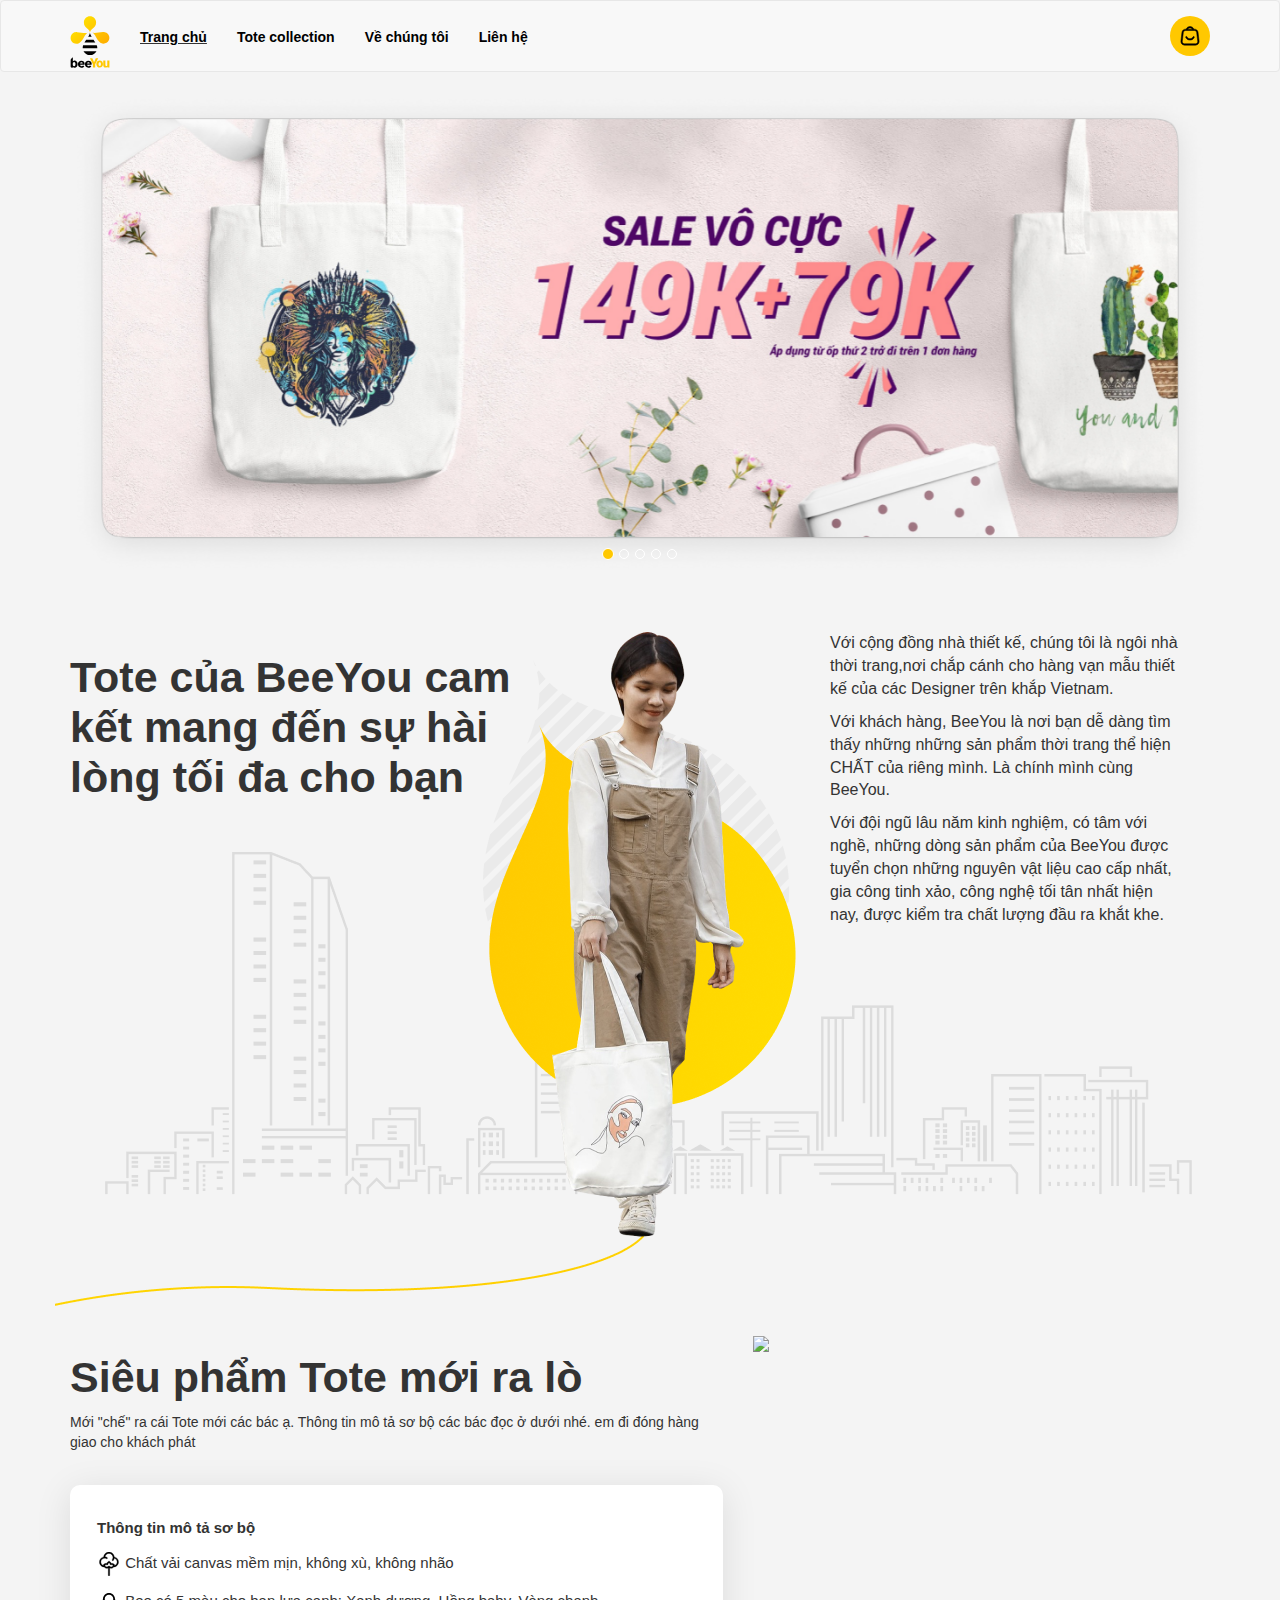
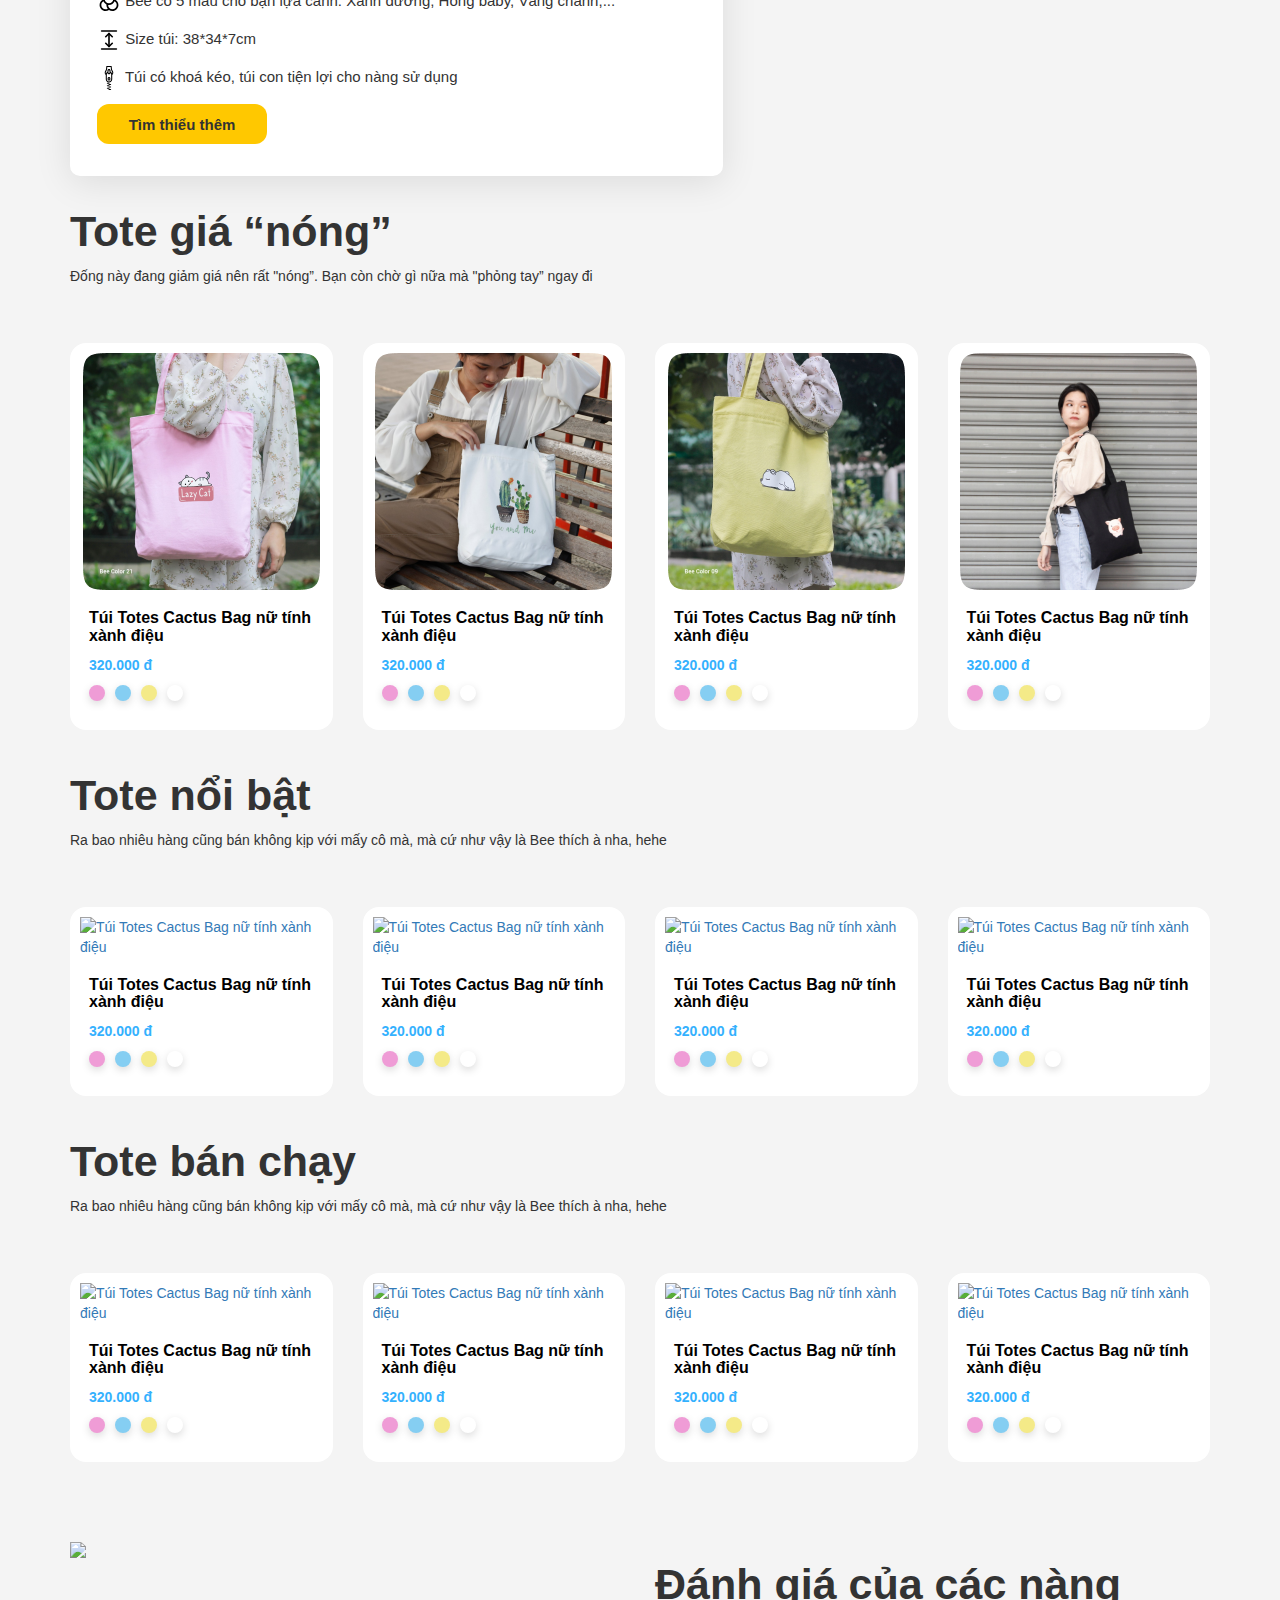
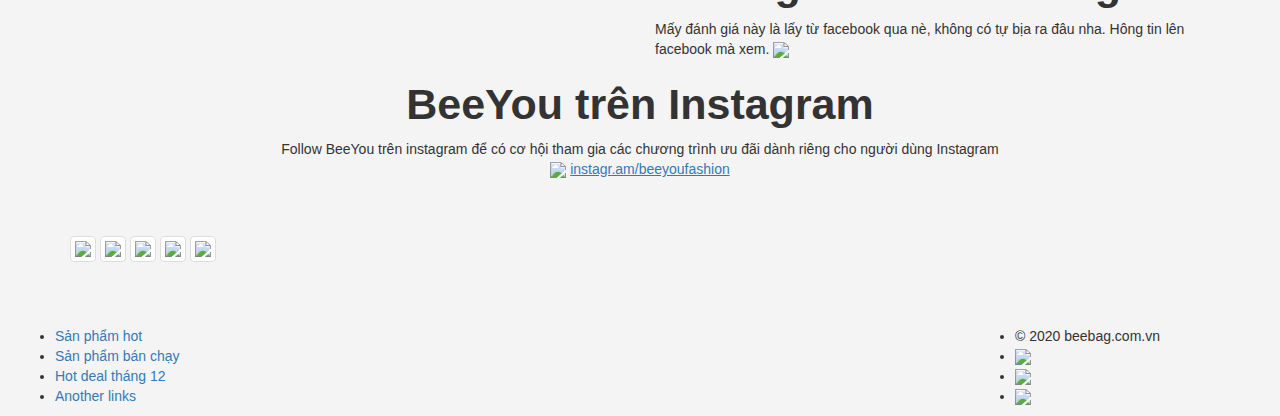
==== index.html @ 89ff86c2 "update filename" ====
<!DOCTYPE html>
<html lang="en">

<head>
    <title>Egany Front-end 2021</title>
    <meta charset="utf-8">
    <meta name="viewport" content="width=device-width, initial-scale=1">
    <link rel="stylesheet" href="https://maxcdn.bootstrapcdn.com/bootstrap/3.4.1/css/bootstrap.min.css">
    <script src="https://ajax.googleapis.com/ajax/libs/jquery/3.6.0/jquery.min.js"></script>
    <script src="https://maxcdn.bootstrapcdn.com/bootstrap/3.4.1/js/bootstrap.min.js"></script>
    <link rel="stylesheet" href="style.css">
</head>

<body>
    <nav class="navbar navbar-default">
        <div class="container">
            <div class="navbar-header">
                <a class="navbar-brand" href="#">
                    <img src="./images/icon.svg" alt="Logo" />
                </a>
            </div>
            <ul class="nav navbar-nav left-menu">
                <li class="actived"><a href="#">Trang chủ</a></li>
                <li><a href="#">Tote collection</a></li>
                <li><a href="#">Về chúng tôi</a></li>
                <li><a href="#">Liên hệ</a></li>
            </ul>
            <ul class="nav navbar-nav navbar-right">
                <li>
                    <a href="#"><img src="./images/bag.svg" alt="My bag" /></a>
                </li>
            </ul>
        </div>
    </nav>
    <div class="container">
        <div class="row">
            <div class="col-lg-12">
                <div id="banner-sales" class="carousel slide" data-ride="carousel">
                    <!-- Indicators -->
                    <ol class="carousel-indicators">
                        <li data-target="#banner-sales" data-slide-to="0" class="active"></li>
                        <li data-target="#banner-sales" data-slide-to="1"></li>
                        <li data-target="#banner-sales" data-slide-to="2"></li>
                        <li data-target="#banner-sales" data-slide-to="3"></li>
                        <li data-target="#banner-sales" data-slide-to="4"></li>
                    </ol>

                    <!-- Wrapper for slides -->
                    <div class="carousel-inner">
                        <div class="item active">
                            <img src="./images/64423263_1898557123577979_3620031739692318720_o.png" alt="Sale vô cực"
                                style="width:100%;">
                        </div>

                        <div class="item">
                            <img src="./images/64423263_1898557123577979_3620031739692318720_o.png" alt="Sale vô cực"
                                style="width:100%;">
                        </div>

                        <div class="item">
                            <img src="./images/64423263_1898557123577979_3620031739692318720_o.png" alt="Sale vô cực"
                                style="width:100%;">
                        </div>

                        <div class="item">
                            <img src="./images/64423263_1898557123577979_3620031739692318720_o.png" alt="Sale vô cực"
                                style="width:100%;">
                        </div>

                        <div class="item">
                            <img src="./images/64423263_1898557123577979_3620031739692318720_o.png" alt="Sale vô cực"
                                style="width:100%;">
                        </div>
                    </div>
                </div>
            </div>
        </div>
        <div class="row fit-image">
            <div class="col-lg-5">
                <h2>
                    Tote của BeeYou cam kết mang đến sự hài lòng tối đa cho bạn
                </h2>
            </div>
            <div class="col-lg-3">
            </div>
            <div class="col-lg-4 paragraph-text">
                <p>Với cộng đồng nhà thiết kế, chúng tôi là ngôi nhà thời trang,nơi chắp cánh cho hàng vạn mẫu thiết kế
                    của các Designer trên khắp Vietnam.</p>
                <p>Với khách hàng, BeeYou là nơi bạn dễ dàng tìm thấy những những sản phẩm thời trang thể hiện CHẤT của
                    riêng mình. Là chính mình cùng BeeYou.</p>
                <p>Với đội ngũ lâu năm kinh nghiệm, có tâm với nghề, những dòng sản phẩm của BeeYou được tuyển chọn
                    những nguyên vật liệu cao cấp nhất, gia công tinh xảo, công nghệ tối tân nhất hiện nay, được kiểm
                    tra chất lượng đầu ra khắt khe.</p>
                </p>
            </div>
        </div>
        <div class="row">
            <div class="col-lg-7">
                <h2>Siêu phẩm Tote mới ra lò</h2>
                <span>Mới "chế" ra cái Tote mới các bác ạ. Thông tin mô tả sơ bộ các bác đọc ở dưới nhé. em đi đóng hàng
                    giao cho khách phát</span>
                <ul class="content">
                    <li>Thông tin mô tả sơ bộ</li>
                    <li>
                        <img src="./images/text-title.svg" alt=" Chất vải canvas mềm mịn, không xù, không nhão" />
                        Chất vải canvas mềm mịn, không xù, không nhão
                    </li>
                    <li>
                        <img src="./images/colors.svg"
                            alt="Bee có 5 màu cho bạn lựa canh: Xanh dương, Hồng baby, Vàng chanh,..." />
                        Bee có 5 màu cho bạn lựa canh: Xanh dương, Hồng baby, Vàng chanh,...
                    </li>
                    <li>
                        <img src="./images/fit.svg" alt="Size túi: 38*34*7cm" />
                        Size túi: 38*34*7cm
                    </li>
                    <li>
                        <img src="./images/zipper.svg" alt="Túi có khoá kéo, túi con tiện lợi cho nàng sử dụng" />
                        Túi có khoá kéo, túi con tiện lợi cho nàng sử dụng
                    </li>
                    <li>
                        <button class="btn-check">Tìm thiểu thêm</button>
                    </li>
                </ul>
            </div>
            <div class="col-lg-5">
                <img src="./images/Mask_Group.png" />
            </div>
        </div>
        <div class="row">
            <div class="col-lg-12">
                <h2>Tote giá “nóng”</h2>
                <span>Đống này đang giảm giá nên rất "nóng”. Bạn còn chờ gì nữa mà "phỏng tay” ngay đi</span>
            </div>
        </div>
        <div class="row products">
            <div class="col-lg-3">
                <a class="thumbnail" href="#">
                    <img src="./images/products/Img.png" alt="Túi Totes Cactus Bag nữ tính xành điệu">
                    <div class="caption">
                        <h4 class="product-title">Túi Totes Cactus Bag nữ tính xành điệu</h4>
                        <p class="product-price">320.000 đ</p>
                        <ul class="colors">
                            <li><span></span></li>
                            <li><span></span></li>
                            <li><span></span></li>
                            <li><span></span></li>
                        </ul>
                        <button class="btn form-control hide-btn-buy">Mua ngay</button>
                    </div>
                </a>
            </div>
            <div class="col-lg-3">
                <a class="thumbnail" href="#">
                    <img src="./images/products/Img1.png" alt="Túi Totes Cactus Bag nữ tính xành điệu">
                    <div class="caption">
                        <h4 class="product-title">Túi Totes Cactus Bag nữ tính xành điệu</h4>
                        <p class="product-price">320.000 đ</p>
                        <ul class="colors">
                            <li><span></span></li>
                            <li><span></span></li>
                            <li><span></span></li>
                            <li><span></span></li>
                        </ul>
                        <button class="btn form-control hide-btn-buy">Mua ngay</button>
                    </div>
                </a>
            </div>
            <div class="col-lg-3">
                <a class="thumbnail" href="#">
                    <img src="./images/products/Img2.png" alt="Túi Totes Cactus Bag nữ tính xành điệu">
                    <div class="caption">
                        <h4 class="product-title">Túi Totes Cactus Bag nữ tính xành điệu</h4>
                        <p class="product-price">320.000 đ</p>
                        <ul class="colors">
                            <li><span></span></li>
                            <li><span></span></li>
                            <li><span></span></li>
                            <li><span></span></li>
                        </ul>
                        <button class="btn form-control hide-btn-buy">Mua ngay</button>
                    </div>
                </a>
            </div>
            <div class="col-lg-3">
                <a class="thumbnail" href="#">
                    <img src="./images/products/Img3.png" alt="Túi Totes Cactus Bag nữ tính xành điệu">
                    <div class="caption">
                        <h4 class="product-title">Túi Totes Cactus Bag nữ tính xành điệu</h4>
                        <p class="product-price">320.000 đ</p>
                        <ul class="colors">
                            <li><span></span></li>
                            <li><span></span></li>
                            <li><span></span></li>
                            <li><span></span></li>
                        </ul>
                        <button class="btn form-control hide-btn-buy">Mua ngay</button>
                    </div>
                </a>
            </div>
        </div>

        <div class="row">
            <div class="col-lg-12">
                <h2>Tote nổi bật</h2>
                <span>Ra bao nhiêu hàng cũng bán không kịp với mấy cô mà, mà cứ như vậy là Bee thích à nha, hehe</span>
            </div>
        </div>
        <div class="row products">
            <div class="col-lg-3">
                <a class="thumbnail" href="#">
                    <img src="./images/products/top_sale1.png" alt="Túi Totes Cactus Bag nữ tính xành điệu">
                    <div class="caption">
                        <h4 class="product-title">Túi Totes Cactus Bag nữ tính xành điệu</h4>
                        <p class="product-price">320.000 đ</p>
                        <ul class="colors">
                            <li><span></span></li>
                            <li><span></span></li>
                            <li><span></span></li>
                            <li><span></span></li>
                        </ul>
                        <button class="btn form-control hide-btn-buy">Mua ngay</button>
                    </div>
                </a>
            </div>
            <div class="col-lg-3">
                <a class="thumbnail" href="#">
                    <img src="./images/products/top_sale2.png" alt="Túi Totes Cactus Bag nữ tính xành điệu">
                    <div class="caption">
                        <h4 class="product-title">Túi Totes Cactus Bag nữ tính xành điệu</h4>
                        <p class="product-price">320.000 đ</p>
                        <ul class="colors">
                            <li><span></span></li>
                            <li><span></span></li>
                            <li><span></span></li>
                            <li><span></span></li>
                        </ul>
                        <button class="btn form-control hide-btn-buy">Mua ngay</button>
                    </div>
                </a>
            </div>
            <div class="col-lg-3">
                <a class="thumbnail" href="#">
                    <img src="./images/products/top_sale3.png" alt="Túi Totes Cactus Bag nữ tính xành điệu">
                    <div class="caption">
                        <h4 class="product-title">Túi Totes Cactus Bag nữ tính xành điệu</h4>
                        <p class="product-price">320.000 đ</p>
                        <ul class="colors">
                            <li><span></span></li>
                            <li><span></span></li>
                            <li><span></span></li>
                            <li><span></span></li>
                        </ul>
                        <button class="btn form-control hide-btn-buy">Mua ngay</button>
                    </div>
                </a>
            </div>
            <div class="col-lg-3">
                <a class="thumbnail" href="#">
                    <img src="./images/products/top_sale4.png" alt="Túi Totes Cactus Bag nữ tính xành điệu">
                    <div class="caption">
                        <h4 class="product-title">Túi Totes Cactus Bag nữ tính xành điệu</h4>
                        <p class="product-price">320.000 đ</p>
                        <ul class="colors">
                            <li><span></span></li>
                            <li><span></span></li>
                            <li><span></span></li>
                            <li><span></span></li>
                        </ul>
                        <button class="btn form-control hide-btn-buy">Mua ngay</button>
                    </div>
                </a>
            </div>
        </div>

        <div class="row">
            <div class="col-lg-12">
                <h2>Tote bán chạy</h2>
                <span>Ra bao nhiêu hàng cũng bán không kịp với mấy cô mà, mà cứ như vậy là Bee thích à nha, hehe</span>
            </div>
        </div>
        <div class="row products">
            <div class="col-lg-3">
                <a class="thumbnail" href="#">
                    <img src="./images/products/top_sale1.png" alt="Túi Totes Cactus Bag nữ tính xành điệu">
                    <div class="caption">
                        <h4 class="product-title">Túi Totes Cactus Bag nữ tính xành điệu</h4>
                        <p class="product-price">320.000 đ</p>
                        <ul class="colors">
                            <li><span></span></li>
                            <li><span></span></li>
                            <li><span></span></li>
                            <li><span></span></li>
                        </ul>
                        <button class="btn form-control hide-btn-buy">Mua ngay</button>
                    </div>
                </a>
            </div>
            <div class="col-lg-3">
                <a class="thumbnail" href="#">
                    <img src="./images/products/top_sale2.png" alt="Túi Totes Cactus Bag nữ tính xành điệu">
                    <div class="caption">
                        <h4 class="product-title">Túi Totes Cactus Bag nữ tính xành điệu</h4>
                        <p class="product-price">320.000 đ</p>
                        <ul class="colors">
                            <li><span></span></li>
                            <li><span></span></li>
                            <li><span></span></li>
                            <li><span></span></li>
                        </ul>
                        <button class="btn form-control hide-btn-buy">Mua ngay</button>
                    </div>
                </a>
            </div>
            <div class="col-lg-3">
                <a class="thumbnail" href="#">
                    <img src="./images/products/top_sale3.png" alt="Túi Totes Cactus Bag nữ tính xành điệu">
                    <div class="caption">
                        <h4 class="product-title">Túi Totes Cactus Bag nữ tính xành điệu</h4>
                        <p class="product-price">320.000 đ</p>
                        <ul class="colors">
                            <li><span></span></li>
                            <li><span></span></li>
                            <li><span></span></li>
                            <li><span></span></li>
                        </ul>
                        <button class="btn form-control hide-btn-buy">Mua ngay</button>
                    </div>
                </a>
            </div>
            <div class="col-lg-3">
                <a class="thumbnail" href="#">
                    <img src="./images/products/top_sale4.png" alt="Túi Totes Cactus Bag nữ tính xành điệu">
                    <div class="caption">
                        <h4 class="product-title">Túi Totes Cactus Bag nữ tính xành điệu</h4>
                        <p class="product-price">320.000 đ</p>
                        <ul class="colors">
                            <li><span></span></li>
                            <li><span></span></li>
                            <li><span></span></li>
                            <li><span></span></li>
                        </ul>
                        <button class="btn form-control hide-btn-buy">Mua ngay</button>
                    </div>
                </a>
            </div>
        </div>

        <div class="row products">
            <div class="col-lg-6">
                <img src="./images/image 18.png" />
            </div>
            <div class="col-lg-6 review-note">
                <h2>Đánh giá của các nàng</h2>
                <span>Mấy đánh giá này là lấy từ facebook qua nè, không có tự bịa ra đâu nha. Hông tin lên facebook mà
                    xem.</span>
                <img src="./images/review1.png" />
            </div>
        </div>
        <div class="row">
            <div class="col-lg-12 text-center">
                <h2>BeeYou trên Instagram</h2>
                <span>Follow BeeYou trên instagram để có cơ hội tham gia các chương trình ưu đãi dành riêng cho người
                    dùng Instagram</span> <br />
                <img src="./images/logo-instagram.svg" /> <a href="#" style="text-decoration: underline;">
                    instagr.am/beeyoufashion</a>
            </div>
        </div>
        <div class="row products">
            <div class="col-lg-12">
                <div class="scroll-container">
                    <div class="gridscroll">
                        <img src="./images/Rectangle_4.png" class="img-thumbnail" />
                        <img src="./images/Rectangle_1.png" class="img-thumbnail" />
                        <img src="./images/Rectangle_2.png" class="img-thumbnail" />
                        <img src="./images/Rectangle_3.png" class="img-thumbnail" />
                        <img src="./images/Rectangle_4.png" class="img-thumbnail" />
                    </div>
                </div>
            </div>
        </div>
    </div>
    <div class="container-fluid footer products">
        <div class="row">
            <div class="col-lg-6">
                <ul class="menu-left">
                    <li> <a href="#">Sản phẩm hot</a></li>
                    <li> <a href="#">Sản phẩm bán chạy</a></li>
                    <li> <a href="#">Hot deal tháng 12</a></li>
                    <li> <a href="#">Another links</a></li>
                </ul>
            </div>
            <div class="col-lg-3"></div>
            <div class="col-lg-3">
                <ul class="menu-right">
                    <li>© 2020 beebag.com.vn</li>
                    <li><a href="#"><img src="./images/fb.svg" /></a></li>
                    <li><a href="#"><img src="./images/instgram.svg" /></a></li>
                    <li><a href="#"><img src="./images/yotube.svg" /></a></li>
                </ul>
            </div>
        </div>
    </div>
</body>
<script src="script.js"></script>

</html>
---- style.css ----
body {
    background: #F4F4F4;
}
.left-menu {
    margin-top: 1% !important;
}
.navbar-default .navbar-nav>li>a {
    color: #000000;
    font-weight: 700;
}
.left-menu > .actived {
    text-decoration: underline;
}
h2 {
    font-weight: bold;
    line-height: 50px;
    font-size: 43px;
}
.carousel-indicators .active {
    background: #FFC800;
}
.carousel-indicators {
    bottom: 0px;
}
.paragraph-text > p {
    font-size:  16px;
}
.fit-image {
    width: 100%;
    background-image: url("./images/people.png") ;
    object-fit: cover;
    height: 700px;
    background-repeat: no-repeat;
    background-position: right top;
    margin-top: 5%;
}

.content {
    list-style-type: none;
    background: #FFFFFF;
    box-shadow: 0px 6px 36px rgba(0, 0, 0, 0.1);
    border-radius: 10px;
    padding: 25px 20px;
    margin-top: 5%;
}

.content > li:nth-child(1) {
    font-weight: bold;
}

.content > li {
    padding: 7px;
    font-size: 15px;
}

.btn-check {
    background: #FFC800;
    height: 40px;
    width: 170px;
    left: 145px;
    top: 1970px;
    border-radius: 12px;
    padding: 8px 24px 8px 24px;
    border: none;
    font-weight: 700;
}
.products {
    margin-top: 5%;
}
h4 {
    font-weight: 700;
    font-size: 16px;
    color: #000000;
}
.thumbnail {
    border: none;
    border-radius: 16px;
    padding: 10px;
}

.hide-btn-buy {
    display: none;
}

.thumbnail:hover {
    text-decoration: none;
    border: 3px solid #FFC800 !important;
    box-shadow: 0px 6px 36px rgba(0, 0, 0, 0.1) !important;
    border-radius: 16px !important;
}

.product-price {
    color: #009EFE;
    opacity: 0.8;
    font-weight: 700;
}
.colors {
    list-style-type: none;
    padding: 0;
    display: flex;
}
.colors > li {
    padding: 0 5px;
}
.colors > li:nth-child(1) {
    padding-left: 0px;
}
.colors > li > span {
    display: block;
    width: 16px;
    height: 16px;
    border-radius: 50%;
    background: #EF9CD6;
    box-shadow: 0px 3px 8px rgba(0, 0, 0, 0.15);
    padding: 0 5px;
    cursor: pointer;
}

.colors > li:nth-child(2) > span {
    background: #85CEF2;
}

.colors > li:nth-child(3) > span {
    background: #F4EA88;
}

.colors > li:nth-child(4) > span {
    background: #FFFFFF;
}

.btn {
    background: #FFC800 !important;
    font-weight: 700 !important;
    border-radius: 12px !important;
}
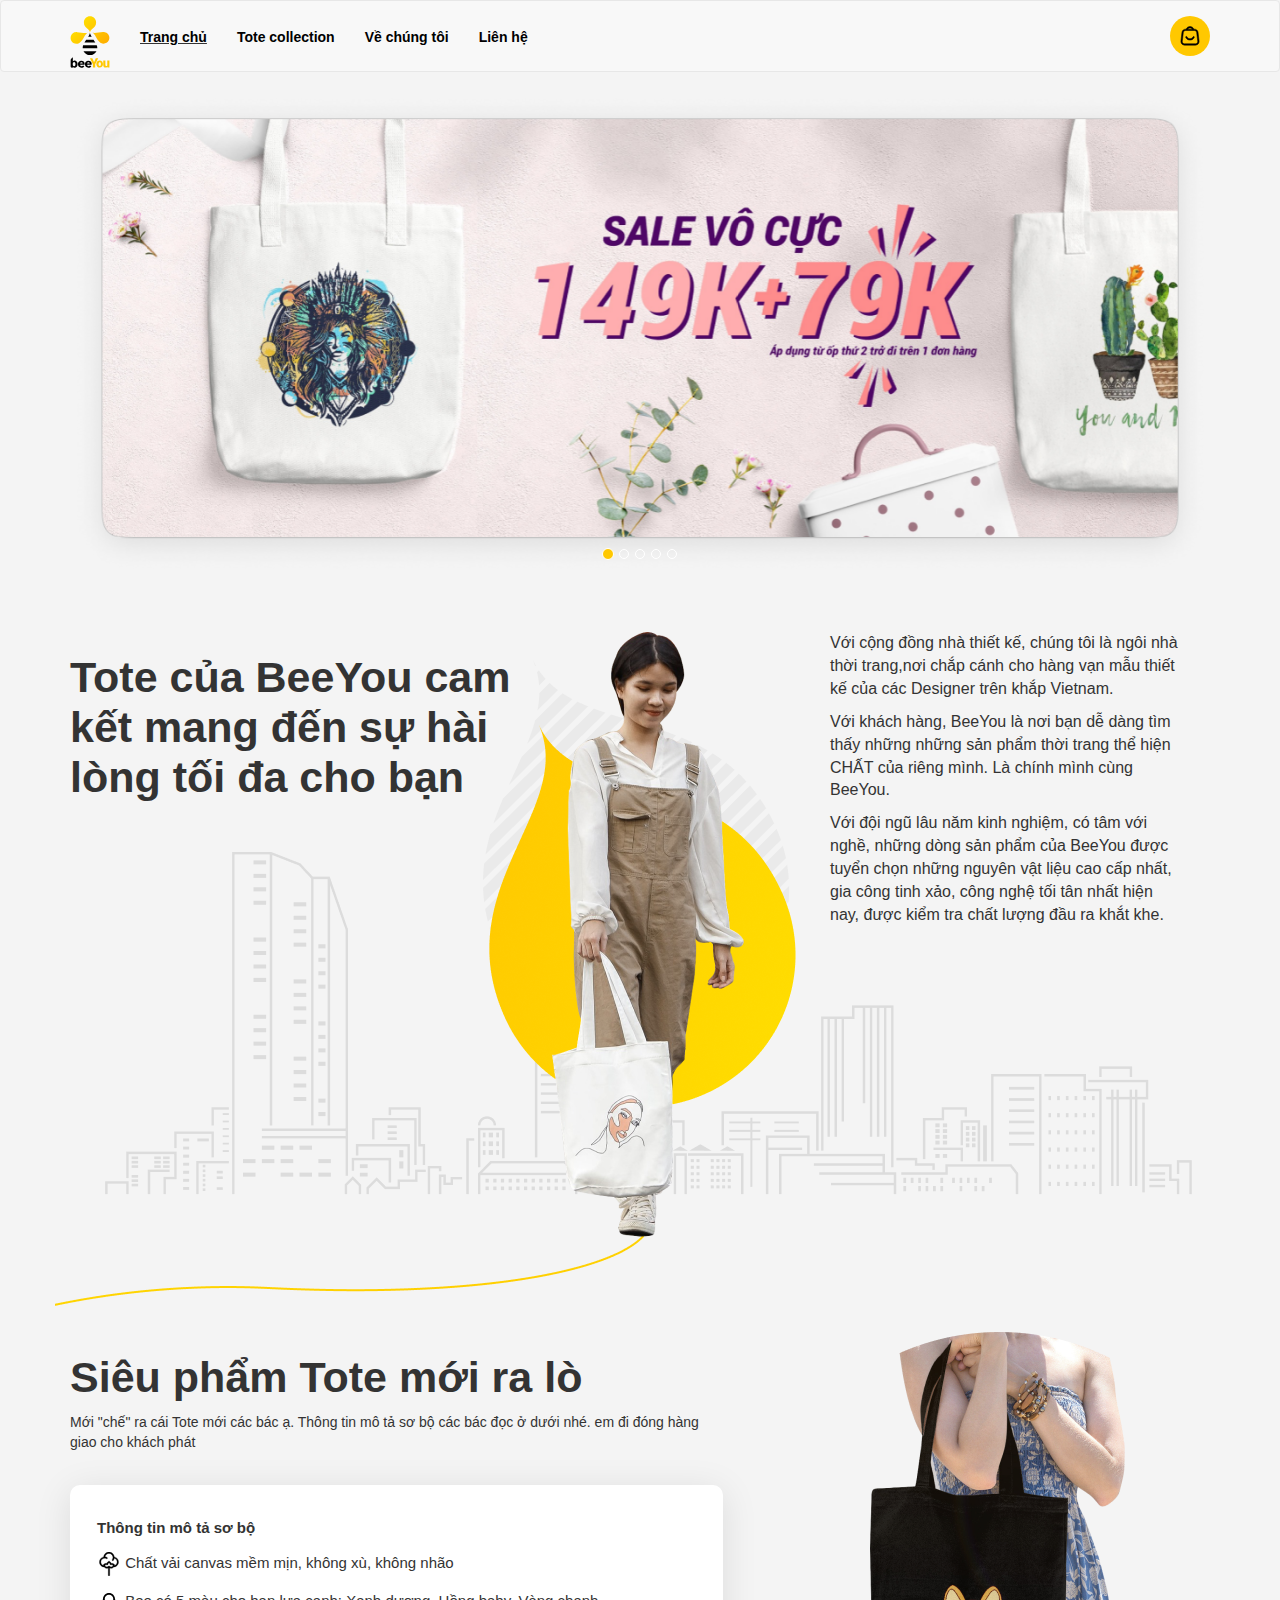
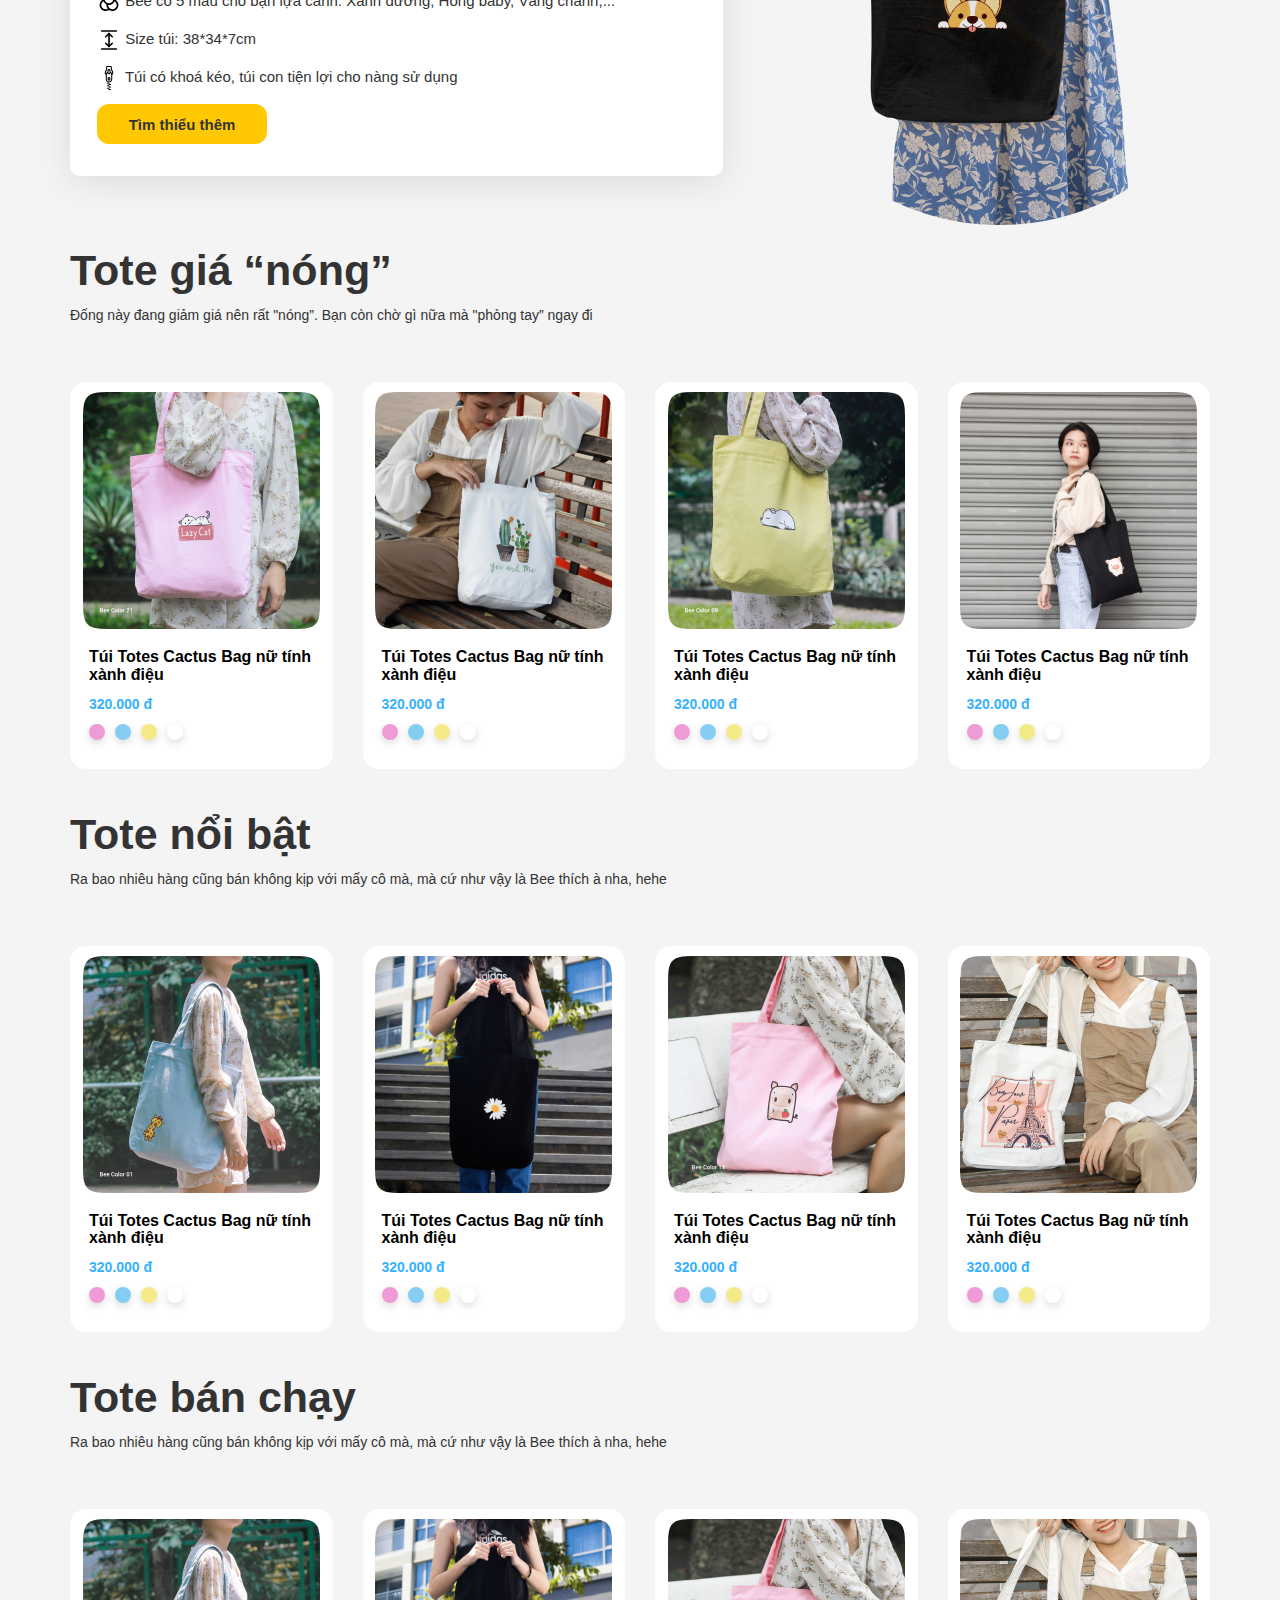
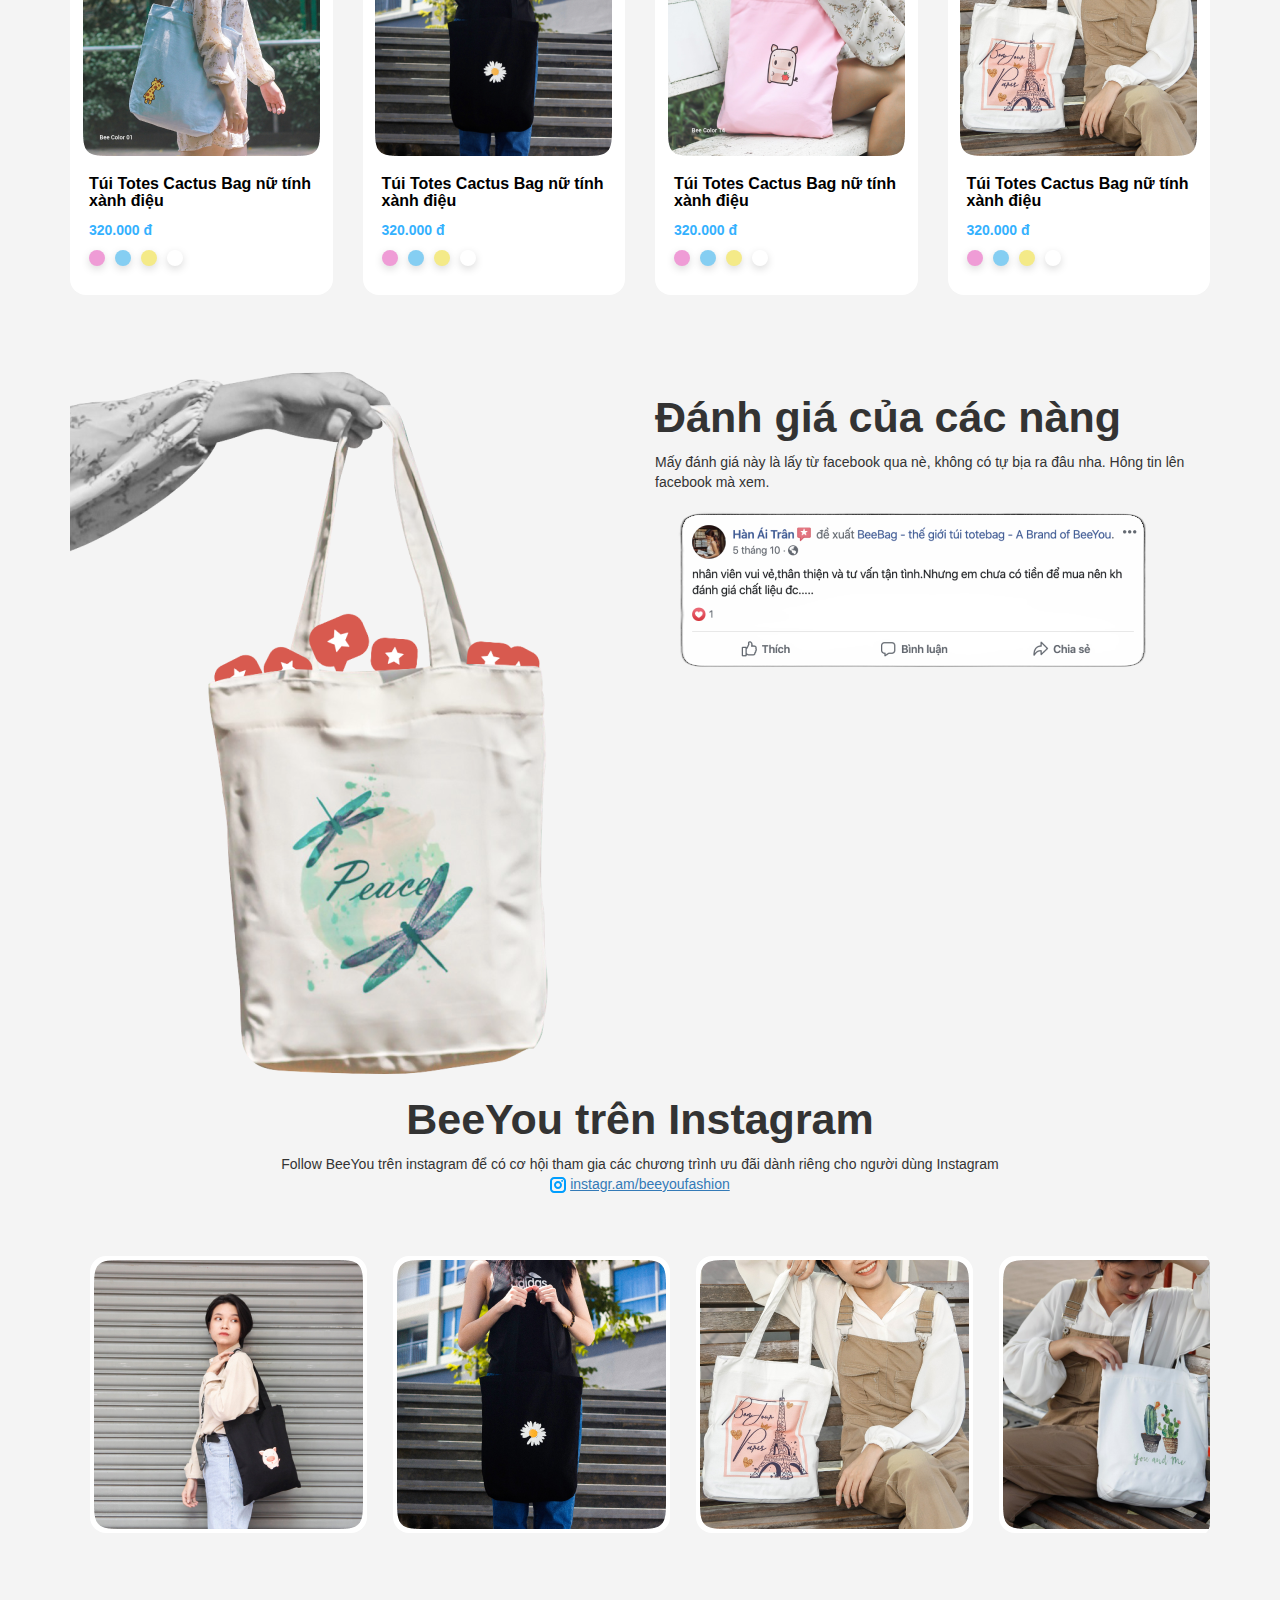
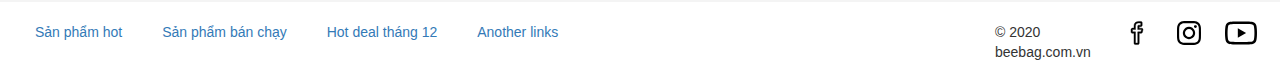
==== commit d9e992f4: "update path image" ====
--- a/index.html
+++ b/index.html
@@ -8,7 +8,7 @@
     <link rel="stylesheet" href="https://maxcdn.bootstrapcdn.com/bootstrap/3.4.1/css/bootstrap.min.css">
     <script src="https://ajax.googleapis.com/ajax/libs/jquery/3.6.0/jquery.min.js"></script>
     <script src="https://maxcdn.bootstrapcdn.com/bootstrap/3.4.1/js/bootstrap.min.js"></script>
-    <link rel="stylesheet" href="style.css">
+    <link rel="stylesheet" href="./1/style.css">
 </head>
 
 <body>
@@ -16,7 +16,7 @@
         <div class="container">
             <div class="navbar-header">
                 <a class="navbar-brand" href="#">
-                    <img src="./images/icon.svg" alt="Logo" />
+                    <img src="./1/images/icon.svg" alt="Logo" />
                 </a>
             </div>
             <ul class="nav navbar-nav left-menu">
@@ -27,7 +27,7 @@
             </ul>
             <ul class="nav navbar-nav navbar-right">
                 <li>
-                    <a href="#"><img src="./images/bag.svg" alt="My bag" /></a>
+                    <a href="#"><img src="./1/images/bag.svg" alt="My bag" /></a>
                 </li>
             </ul>
         </div>
@@ -48,28 +48,28 @@
                     <!-- Wrapper for slides -->
                     <div class="carousel-inner">
                         <div class="item active">
-                            <img src="./images/64423263_1898557123577979_3620031739692318720_o.png" alt="Sale vô cực"
+                            <img src="./1/images/64423263_1898557123577979_3620031739692318720_o.png" alt="Sale vô cực"
                                 style="width:100%;">
                         </div>
 
                         <div class="item">
-                            <img src="./images/64423263_1898557123577979_3620031739692318720_o.png" alt="Sale vô cực"
+                            <img src="./1/images/64423263_1898557123577979_3620031739692318720_o.png" alt="Sale vô cực"
                                 style="width:100%;">
                         </div>
 
                         <div class="item">
-                            <img src="./images/64423263_1898557123577979_3620031739692318720_o.png" alt="Sale vô cực"
-                                style="width:100%;">
+                          <img src="./1/images/64423263_1898557123577979_3620031739692318720_o.png" alt="Sale vô cực"
+                              style="width:100%;">
                         </div>
 
                         <div class="item">
-                            <img src="./images/64423263_1898557123577979_3620031739692318720_o.png" alt="Sale vô cực"
-                                style="width:100%;">
+                          <img src="./1/images/64423263_1898557123577979_3620031739692318720_o.png" alt="Sale vô cực"
+                              style="width:100%;">
                         </div>
 
                         <div class="item">
-                            <img src="./images/64423263_1898557123577979_3620031739692318720_o.png" alt="Sale vô cực"
-                                style="width:100%;">
+                          <img src="./1/images/64423263_1898557123577979_3620031739692318720_o.png" alt="Sale vô cực"
+                              style="width:100%;">
                         </div>
                     </div>
                 </div>
@@ -102,20 +102,20 @@
                 <ul class="content">
                     <li>Thông tin mô tả sơ bộ</li>
                     <li>
-                        <img src="./images/text-title.svg" alt=" Chất vải canvas mềm mịn, không xù, không nhão" />
+                        <img src="./1/images/text-title.svg" alt=" Chất vải canvas mềm mịn, không xù, không nhão" />
                         Chất vải canvas mềm mịn, không xù, không nhão
                     </li>
                     <li>
-                        <img src="./images/colors.svg"
+                        <img src="./1/images/colors.svg"
                             alt="Bee có 5 màu cho bạn lựa canh: Xanh dương, Hồng baby, Vàng chanh,..." />
                         Bee có 5 màu cho bạn lựa canh: Xanh dương, Hồng baby, Vàng chanh,...
                     </li>
                     <li>
-                        <img src="./images/fit.svg" alt="Size túi: 38*34*7cm" />
+                        <img src="./1/images/fit.svg" alt="Size túi: 38*34*7cm" />
                         Size túi: 38*34*7cm
                     </li>
                     <li>
-                        <img src="./images/zipper.svg" alt="Túi có khoá kéo, túi con tiện lợi cho nàng sử dụng" />
+                        <img src="./1/images/zipper.svg" alt="Túi có khoá kéo, túi con tiện lợi cho nàng sử dụng" />
                         Túi có khoá kéo, túi con tiện lợi cho nàng sử dụng
                     </li>
                     <li>
@@ -124,7 +124,7 @@
                 </ul>
             </div>
             <div class="col-lg-5">
-                <img src="./images/Mask_Group.png" />
+                <img src="./1/images/Mask_Group.png" />
             </div>
         </div>
         <div class="row">
@@ -136,55 +136,55 @@
         <div class="row products">
             <div class="col-lg-3">
                 <a class="thumbnail" href="#">
-                    <img src="./images/products/Img.png" alt="Túi Totes Cactus Bag nữ tính xành điệu">
-                    <div class="caption">
-                        <h4 class="product-title">Túi Totes Cactus Bag nữ tính xành điệu</h4>
-                        <p class="product-price">320.000 đ</p>
-                        <ul class="colors">
-                            <li><span></span></li>
-                            <li><span></span></li>
-                            <li><span></span></li>
-                            <li><span></span></li>
-                        </ul>
-                        <button class="btn form-control hide-btn-buy">Mua ngay</button>
-                    </div>
-                </a>
-            </div>
-            <div class="col-lg-3">
-                <a class="thumbnail" href="#">
-                    <img src="./images/products/Img1.png" alt="Túi Totes Cactus Bag nữ tính xành điệu">
-                    <div class="caption">
-                        <h4 class="product-title">Túi Totes Cactus Bag nữ tính xành điệu</h4>
-                        <p class="product-price">320.000 đ</p>
-                        <ul class="colors">
-                            <li><span></span></li>
-                            <li><span></span></li>
-                            <li><span></span></li>
-                            <li><span></span></li>
-                        </ul>
-                        <button class="btn form-control hide-btn-buy">Mua ngay</button>
-                    </div>
-                </a>
-            </div>
-            <div class="col-lg-3">
-                <a class="thumbnail" href="#">
-                    <img src="./images/products/Img2.png" alt="Túi Totes Cactus Bag nữ tính xành điệu">
-                    <div class="caption">
-                        <h4 class="product-title">Túi Totes Cactus Bag nữ tính xành điệu</h4>
-                        <p class="product-price">320.000 đ</p>
-                        <ul class="colors">
-                            <li><span></span></li>
-                            <li><span></span></li>
-                            <li><span></span></li>
-                            <li><span></span></li>
-                        </ul>
-                        <button class="btn form-control hide-btn-buy">Mua ngay</button>
-                    </div>
-                </a>
-            </div>
-            <div class="col-lg-3">
-                <a class="thumbnail" href="#">
-                    <img src="./images/products/Img3.png" alt="Túi Totes Cactus Bag nữ tính xành điệu">
+                    <img src="./1/images/products/Img.png" alt="Túi Totes Cactus Bag nữ tính xành điệu">
+                    <div class="caption">
+                        <h4 class="product-title">Túi Totes Cactus Bag nữ tính xành điệu</h4>
+                        <p class="product-price">320.000 đ</p>
+                        <ul class="colors">
+                            <li><span></span></li>
+                            <li><span></span></li>
+                            <li><span></span></li>
+                            <li><span></span></li>
+                        </ul>
+                        <button class="btn form-control hide-btn-buy">Mua ngay</button>
+                    </div>
+                </a>
+            </div>
+            <div class="col-lg-3">
+                <a class="thumbnail" href="#">
+                    <img src="./1/images/products/Img1.png" alt="Túi Totes Cactus Bag nữ tính xành điệu">
+                    <div class="caption">
+                        <h4 class="product-title">Túi Totes Cactus Bag nữ tính xành điệu</h4>
+                        <p class="product-price">320.000 đ</p>
+                        <ul class="colors">
+                            <li><span></span></li>
+                            <li><span></span></li>
+                            <li><span></span></li>
+                            <li><span></span></li>
+                        </ul>
+                        <button class="btn form-control hide-btn-buy">Mua ngay</button>
+                    </div>
+                </a>
+            </div>
+            <div class="col-lg-3">
+                <a class="thumbnail" href="#">
+                    <img src="./1/images/products/Img2.png" alt="Túi Totes Cactus Bag nữ tính xành điệu">
+                    <div class="caption">
+                        <h4 class="product-title">Túi Totes Cactus Bag nữ tính xành điệu</h4>
+                        <p class="product-price">320.000 đ</p>
+                        <ul class="colors">
+                            <li><span></span></li>
+                            <li><span></span></li>
+                            <li><span></span></li>
+                            <li><span></span></li>
+                        </ul>
+                        <button class="btn form-control hide-btn-buy">Mua ngay</button>
+                    </div>
+                </a>
+            </div>
+            <div class="col-lg-3">
+                <a class="thumbnail" href="#">
+                    <img src="./1/images/products/Img3.png" alt="Túi Totes Cactus Bag nữ tính xành điệu">
                     <div class="caption">
                         <h4 class="product-title">Túi Totes Cactus Bag nữ tính xành điệu</h4>
                         <p class="product-price">320.000 đ</p>
@@ -209,55 +209,55 @@
         <div class="row products">
             <div class="col-lg-3">
                 <a class="thumbnail" href="#">
-                    <img src="./images/products/top_sale1.png" alt="Túi Totes Cactus Bag nữ tính xành điệu">
-                    <div class="caption">
-                        <h4 class="product-title">Túi Totes Cactus Bag nữ tính xành điệu</h4>
-                        <p class="product-price">320.000 đ</p>
-                        <ul class="colors">
-                            <li><span></span></li>
-                            <li><span></span></li>
-                            <li><span></span></li>
-                            <li><span></span></li>
-                        </ul>
-                        <button class="btn form-control hide-btn-buy">Mua ngay</button>
-                    </div>
-                </a>
-            </div>
-            <div class="col-lg-3">
-                <a class="thumbnail" href="#">
-                    <img src="./images/products/top_sale2.png" alt="Túi Totes Cactus Bag nữ tính xành điệu">
-                    <div class="caption">
-                        <h4 class="product-title">Túi Totes Cactus Bag nữ tính xành điệu</h4>
-                        <p class="product-price">320.000 đ</p>
-                        <ul class="colors">
-                            <li><span></span></li>
-                            <li><span></span></li>
-                            <li><span></span></li>
-                            <li><span></span></li>
-                        </ul>
-                        <button class="btn form-control hide-btn-buy">Mua ngay</button>
-                    </div>
-                </a>
-            </div>
-            <div class="col-lg-3">
-                <a class="thumbnail" href="#">
-                    <img src="./images/products/top_sale3.png" alt="Túi Totes Cactus Bag nữ tính xành điệu">
-                    <div class="caption">
-                        <h4 class="product-title">Túi Totes Cactus Bag nữ tính xành điệu</h4>
-                        <p class="product-price">320.000 đ</p>
-                        <ul class="colors">
-                            <li><span></span></li>
-                            <li><span></span></li>
-                            <li><span></span></li>
-                            <li><span></span></li>
-                        </ul>
-                        <button class="btn form-control hide-btn-buy">Mua ngay</button>
-                    </div>
-                </a>
-            </div>
-            <div class="col-lg-3">
-                <a class="thumbnail" href="#">
-                    <img src="./images/products/top_sale4.png" alt="Túi Totes Cactus Bag nữ tính xành điệu">
+                    <img src="./1/images/products/top_sale1.png" alt="Túi Totes Cactus Bag nữ tính xành điệu">
+                    <div class="caption">
+                        <h4 class="product-title">Túi Totes Cactus Bag nữ tính xành điệu</h4>
+                        <p class="product-price">320.000 đ</p>
+                        <ul class="colors">
+                            <li><span></span></li>
+                            <li><span></span></li>
+                            <li><span></span></li>
+                            <li><span></span></li>
+                        </ul>
+                        <button class="btn form-control hide-btn-buy">Mua ngay</button>
+                    </div>
+                </a>
+            </div>
+            <div class="col-lg-3">
+                <a class="thumbnail" href="#">
+                    <img src="./1/images/products/top_sale2.png" alt="Túi Totes Cactus Bag nữ tính xành điệu">
+                    <div class="caption">
+                        <h4 class="product-title">Túi Totes Cactus Bag nữ tính xành điệu</h4>
+                        <p class="product-price">320.000 đ</p>
+                        <ul class="colors">
+                            <li><span></span></li>
+                            <li><span></span></li>
+                            <li><span></span></li>
+                            <li><span></span></li>
+                        </ul>
+                        <button class="btn form-control hide-btn-buy">Mua ngay</button>
+                    </div>
+                </a>
+            </div>
+            <div class="col-lg-3">
+                <a class="thumbnail" href="#">
+                    <img src="./1/images/products/top_sale3.png" alt="Túi Totes Cactus Bag nữ tính xành điệu">
+                    <div class="caption">
+                        <h4 class="product-title">Túi Totes Cactus Bag nữ tính xành điệu</h4>
+                        <p class="product-price">320.000 đ</p>
+                        <ul class="colors">
+                            <li><span></span></li>
+                            <li><span></span></li>
+                            <li><span></span></li>
+                            <li><span></span></li>
+                        </ul>
+                        <button class="btn form-control hide-btn-buy">Mua ngay</button>
+                    </div>
+                </a>
+            </div>
+            <div class="col-lg-3">
+                <a class="thumbnail" href="#">
+                    <img src="./1/images/products/top_sale4.png" alt="Túi Totes Cactus Bag nữ tính xành điệu">
                     <div class="caption">
                         <h4 class="product-title">Túi Totes Cactus Bag nữ tính xành điệu</h4>
                         <p class="product-price">320.000 đ</p>
@@ -282,55 +282,55 @@
         <div class="row products">
             <div class="col-lg-3">
                 <a class="thumbnail" href="#">
-                    <img src="./images/products/top_sale1.png" alt="Túi Totes Cactus Bag nữ tính xành điệu">
-                    <div class="caption">
-                        <h4 class="product-title">Túi Totes Cactus Bag nữ tính xành điệu</h4>
-                        <p class="product-price">320.000 đ</p>
-                        <ul class="colors">
-                            <li><span></span></li>
-                            <li><span></span></li>
-                            <li><span></span></li>
-                            <li><span></span></li>
-                        </ul>
-                        <button class="btn form-control hide-btn-buy">Mua ngay</button>
-                    </div>
-                </a>
-            </div>
-            <div class="col-lg-3">
-                <a class="thumbnail" href="#">
-                    <img src="./images/products/top_sale2.png" alt="Túi Totes Cactus Bag nữ tính xành điệu">
-                    <div class="caption">
-                        <h4 class="product-title">Túi Totes Cactus Bag nữ tính xành điệu</h4>
-                        <p class="product-price">320.000 đ</p>
-                        <ul class="colors">
-                            <li><span></span></li>
-                            <li><span></span></li>
-                            <li><span></span></li>
-                            <li><span></span></li>
-                        </ul>
-                        <button class="btn form-control hide-btn-buy">Mua ngay</button>
-                    </div>
-                </a>
-            </div>
-            <div class="col-lg-3">
-                <a class="thumbnail" href="#">
-                    <img src="./images/products/top_sale3.png" alt="Túi Totes Cactus Bag nữ tính xành điệu">
-                    <div class="caption">
-                        <h4 class="product-title">Túi Totes Cactus Bag nữ tính xành điệu</h4>
-                        <p class="product-price">320.000 đ</p>
-                        <ul class="colors">
-                            <li><span></span></li>
-                            <li><span></span></li>
-                            <li><span></span></li>
-                            <li><span></span></li>
-                        </ul>
-                        <button class="btn form-control hide-btn-buy">Mua ngay</button>
-                    </div>
-                </a>
-            </div>
-            <div class="col-lg-3">
-                <a class="thumbnail" href="#">
-                    <img src="./images/products/top_sale4.png" alt="Túi Totes Cactus Bag nữ tính xành điệu">
+                    <img src="./1/images/products/top_sale1.png" alt="Túi Totes Cactus Bag nữ tính xành điệu">
+                    <div class="caption">
+                        <h4 class="product-title">Túi Totes Cactus Bag nữ tính xành điệu</h4>
+                        <p class="product-price">320.000 đ</p>
+                        <ul class="colors">
+                            <li><span></span></li>
+                            <li><span></span></li>
+                            <li><span></span></li>
+                            <li><span></span></li>
+                        </ul>
+                        <button class="btn form-control hide-btn-buy">Mua ngay</button>
+                    </div>
+                </a>
+            </div>
+            <div class="col-lg-3">
+                <a class="thumbnail" href="#">
+                    <img src="./1/images/products/top_sale2.png" alt="Túi Totes Cactus Bag nữ tính xành điệu">
+                    <div class="caption">
+                        <h4 class="product-title">Túi Totes Cactus Bag nữ tính xành điệu</h4>
+                        <p class="product-price">320.000 đ</p>
+                        <ul class="colors">
+                            <li><span></span></li>
+                            <li><span></span></li>
+                            <li><span></span></li>
+                            <li><span></span></li>
+                        </ul>
+                        <button class="btn form-control hide-btn-buy">Mua ngay</button>
+                    </div>
+                </a>
+            </div>
+            <div class="col-lg-3">
+                <a class="thumbnail" href="#">
+                    <img src="./1/images/products/top_sale3.png" alt="Túi Totes Cactus Bag nữ tính xành điệu">
+                    <div class="caption">
+                        <h4 class="product-title">Túi Totes Cactus Bag nữ tính xành điệu</h4>
+                        <p class="product-price">320.000 đ</p>
+                        <ul class="colors">
+                            <li><span></span></li>
+                            <li><span></span></li>
+                            <li><span></span></li>
+                            <li><span></span></li>
+                        </ul>
+                        <button class="btn form-control hide-btn-buy">Mua ngay</button>
+                    </div>
+                </a>
+            </div>
+            <div class="col-lg-3">
+                <a class="thumbnail" href="#">
+                    <img src="./1/images/products/top_sale4.png" alt="Túi Totes Cactus Bag nữ tính xành điệu">
                     <div class="caption">
                         <h4 class="product-title">Túi Totes Cactus Bag nữ tính xành điệu</h4>
                         <p class="product-price">320.000 đ</p>
@@ -348,13 +348,13 @@
 
         <div class="row products">
             <div class="col-lg-6">
-                <img src="./images/image 18.png" />
+                <img src="./1/images/image 18.png" />
             </div>
             <div class="col-lg-6 review-note">
                 <h2>Đánh giá của các nàng</h2>
                 <span>Mấy đánh giá này là lấy từ facebook qua nè, không có tự bịa ra đâu nha. Hông tin lên facebook mà
                     xem.</span>
-                <img src="./images/review1.png" />
+                <img src="./1/images/review1.png" />
             </div>
         </div>
         <div class="row">
@@ -362,7 +362,7 @@
                 <h2>BeeYou trên Instagram</h2>
                 <span>Follow BeeYou trên instagram để có cơ hội tham gia các chương trình ưu đãi dành riêng cho người
                     dùng Instagram</span> <br />
-                <img src="./images/logo-instagram.svg" /> <a href="#" style="text-decoration: underline;">
+                <img src="./1/images/logo-instagram.svg" /> <a href="#" style="text-decoration: underline;">
                     instagr.am/beeyoufashion</a>
             </div>
         </div>
@@ -370,11 +370,11 @@
             <div class="col-lg-12">
                 <div class="scroll-container">
                     <div class="gridscroll">
-                        <img src="./images/Rectangle_4.png" class="img-thumbnail" />
-                        <img src="./images/Rectangle_1.png" class="img-thumbnail" />
-                        <img src="./images/Rectangle_2.png" class="img-thumbnail" />
-                        <img src="./images/Rectangle_3.png" class="img-thumbnail" />
-                        <img src="./images/Rectangle_4.png" class="img-thumbnail" />
+                        <img src="./1/images/Rectangle_4.png" class="img-thumbnail" />
+                        <img src="./1/images/Rectangle_1.png" class="img-thumbnail" />
+                        <img src="./1/images/Rectangle_2.png" class="img-thumbnail" />
+                        <img src="./1/images/Rectangle_3.png" class="img-thumbnail" />
+                        <img src="./1/images/Rectangle_4.png" class="img-thumbnail" />
                     </div>
                 </div>
             </div>
@@ -394,14 +394,14 @@
             <div class="col-lg-3">
                 <ul class="menu-right">
                     <li>© 2020 beebag.com.vn</li>
-                    <li><a href="#"><img src="./images/fb.svg" /></a></li>
-                    <li><a href="#"><img src="./images/instgram.svg" /></a></li>
-                    <li><a href="#"><img src="./images/yotube.svg" /></a></li>
+                    <li><a href="#"><img src="./1/images/fb.svg" /></a></li>
+                    <li><a href="#"><img src="./1/images/instgram.svg" /></a></li>
+                    <li><a href="#"><img src="./1/images/yotube.svg" /></a></li>
                 </ul>
             </div>
         </div>
     </div>
 </body>
-<script src="script.js"></script>
+<script src="./1/script.js"></script>
 
 </html>--- a/1/style.css
+++ b/1/style.css
@@ -0,0 +1,212 @@
+body {
+	background: #F4F4F4;
+}
+
+.left-menu {
+	margin-top: 1% !important;
+}
+
+.navbar-default .navbar-nav>li>a {
+	color: #000000;
+	font-weight: 700;
+}
+
+.left-menu>.actived {
+	text-decoration: underline;
+}
+
+h2 {
+	font-weight: bold;
+	line-height: 50px;
+	font-size: 43px;
+}
+
+.carousel-indicators .active {
+	background: #FFC800;
+}
+
+.carousel-indicators {
+	bottom: 0px;
+}
+
+.paragraph-text>p {
+	font-size: 16px;
+}
+
+.fit-image {
+	width: 100%;
+	background-image: url("./images/people.png");
+	object-fit: cover;
+	height: 700px;
+	background-repeat: no-repeat;
+	background-position: right top;
+	margin-top: 5%;
+}
+
+.content {
+	list-style-type: none;
+	background: #FFFFFF;
+	box-shadow: 0px 6px 36px rgba(0, 0, 0, 0.1);
+	border-radius: 10px;
+	padding: 25px 20px;
+	margin-top: 5%;
+}
+
+.content>li:nth-child(1) {
+	font-weight: bold;
+}
+
+.content>li {
+	padding: 7px;
+	font-size: 15px;
+}
+
+.btn-check {
+	background: #FFC800;
+	height: 40px;
+	width: 170px;
+	left: 145px;
+	top: 1970px;
+	border-radius: 12px;
+	padding: 8px 24px 8px 24px;
+	border: none;
+	font-weight: 700;
+}
+
+.products {
+	margin-top: 5%;
+}
+
+h4 {
+	font-weight: 700;
+	font-size: 16px;
+	color: #000000;
+}
+
+.thumbnail {
+	border: none;
+	border-radius: 16px;
+	padding: 10px;
+}
+
+.hide-btn-buy {
+	display: none;
+}
+
+.thumbnail:hover {
+	text-decoration: none;
+	border: 3px solid #FFC800 !important;
+	box-shadow: 0px 6px 36px rgba(0, 0, 0, 0.1) !important;
+	border-radius: 16px !important;
+}
+
+.product-price {
+	color: #009EFE;
+	opacity: 0.8;
+	font-weight: 700;
+}
+
+.colors {
+	list-style-type: none;
+	padding: 0;
+	display: flex;
+}
+
+.colors>li {
+	padding: 0 5px;
+}
+
+.colors>li:nth-child(1) {
+	padding-left: 0px;
+}
+
+.colors>li>span {
+	display: block;
+	width: 16px;
+	height: 16px;
+	border-radius: 50%;
+	background: #EF9CD6;
+	box-shadow: 0px 3px 8px rgba(0, 0, 0, 0.15);
+	padding: 0 5px;
+	cursor: pointer;
+}
+
+.colors>li:nth-child(2)>span {
+	background: #85CEF2;
+}
+
+.colors>li:nth-child(3)>span {
+	background: #F4EA88;
+}
+
+.colors>li:nth-child(4)>span {
+	background: #FFFFFF;
+}
+
+.btn {
+	background: #FFC800 !important;
+	font-weight: 700 !important;
+	border-radius: 12px !important;
+}
+
+.review-note>p {
+	background: linear-gradient(180deg, #F4F4F4 0%, rgba(244, 244, 244, 0) 121.74%), url("./images/review1.svg");
+	border-radius: 16px;
+	height: 200px;
+	background-position: center;
+	background-repeat: no-repeat;
+	background-size: cover;
+}
+
+.footer {
+	background-color: #FFFFFF;
+}
+
+.footer .menu-left,
+.footer .menu-right {
+	list-style-type: none;
+	padding: 0;
+	display: flex;
+	margin-bottom: 0;
+}
+
+.footer .menu-left>li {
+	padding: 20px 20px;
+}
+
+.footer .menu-right>li {
+	padding: 15px 10px;
+}
+
+.footer .menu-right>li:nth-child(1) {
+	padding: 20px 20px;
+}
+
+.img-thumbnail {
+	border-radius: 16px !important;
+	border: none !important;
+}
+
+/* HORIZONTAL SCROLL */
+.scroll-container {
+	overflow: auto;
+	white-space: nowrap;
+	padding: 5px 70px 5px 20px;
+	background: transparent;
+	height: 100%;
+	border-radius: 15px;
+}
+
+.gridscroll {
+	display: inline-block;
+}
+
+.gridscroll img {
+	margin-right: 22px;
+}
+
+::-webkit-scrollbar {
+	width: 0px;
+	background: transparent;
+	/* make scrollbar transparent */
+}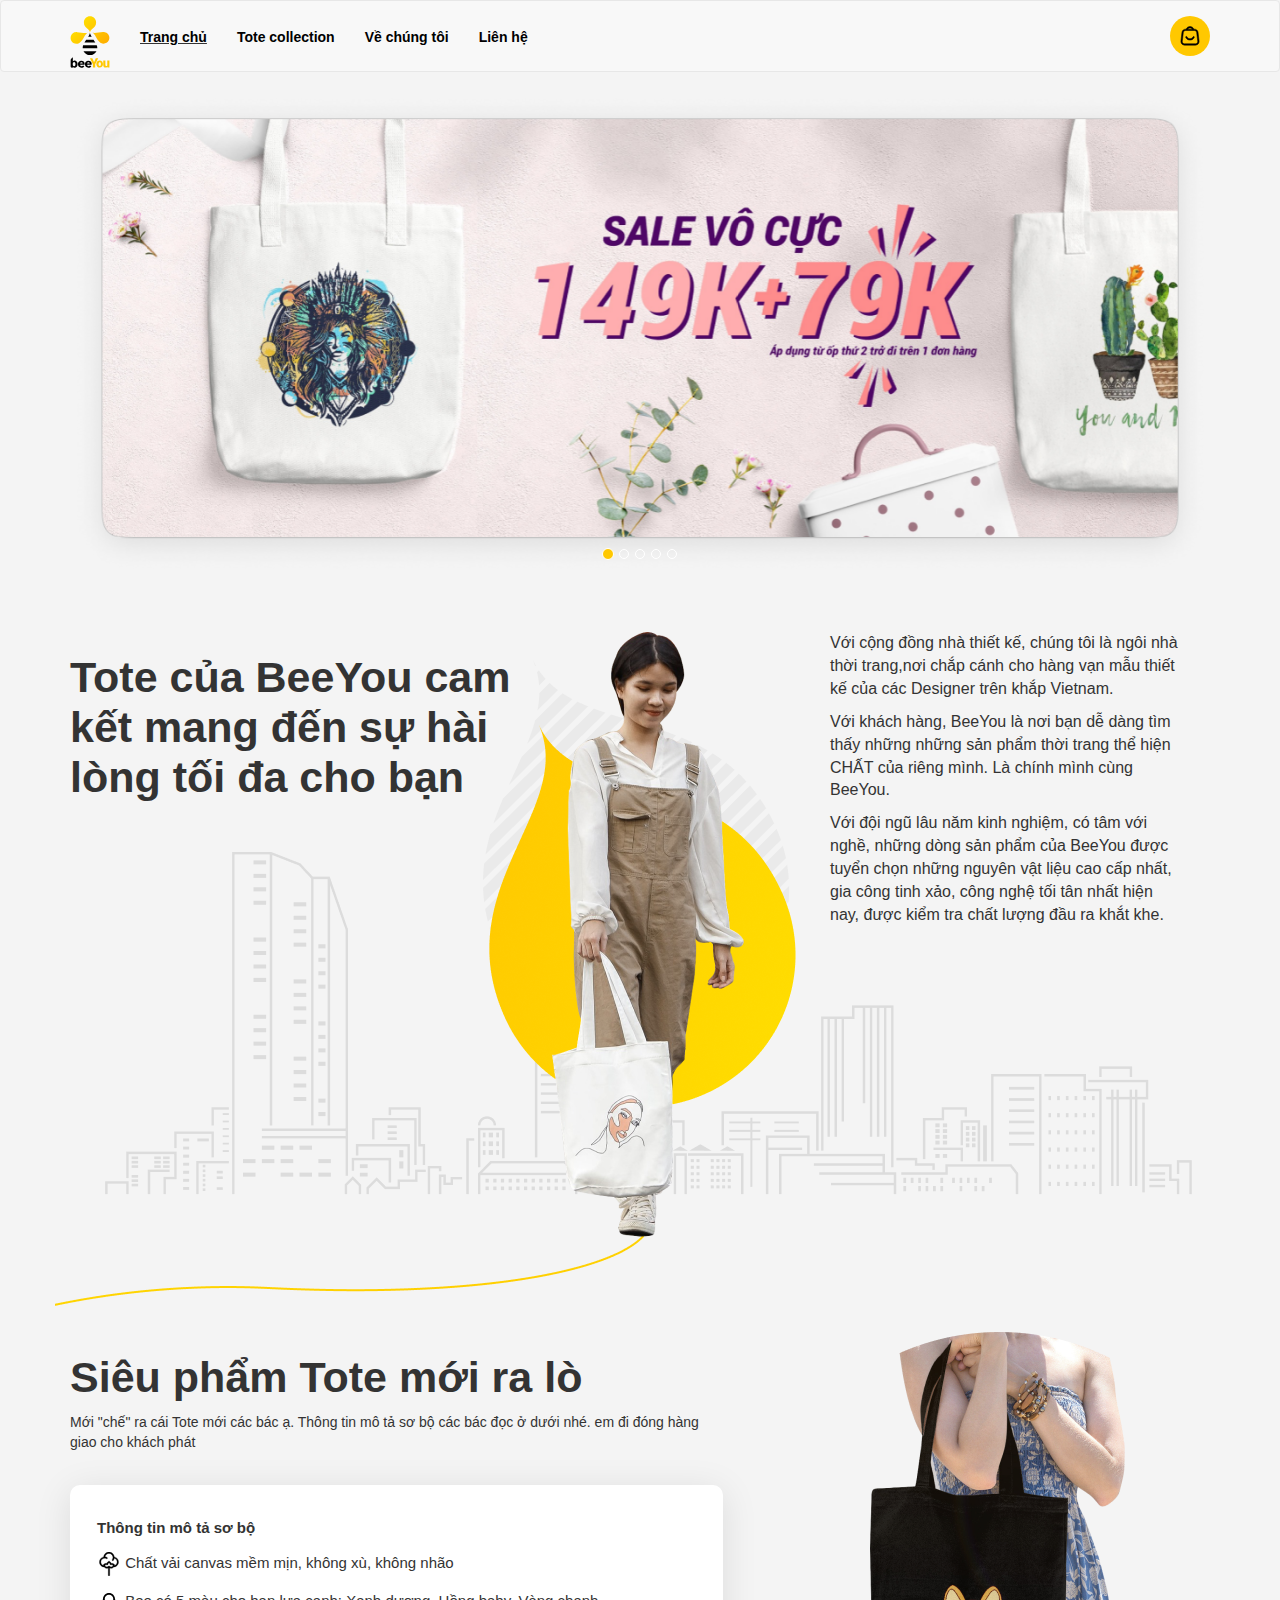
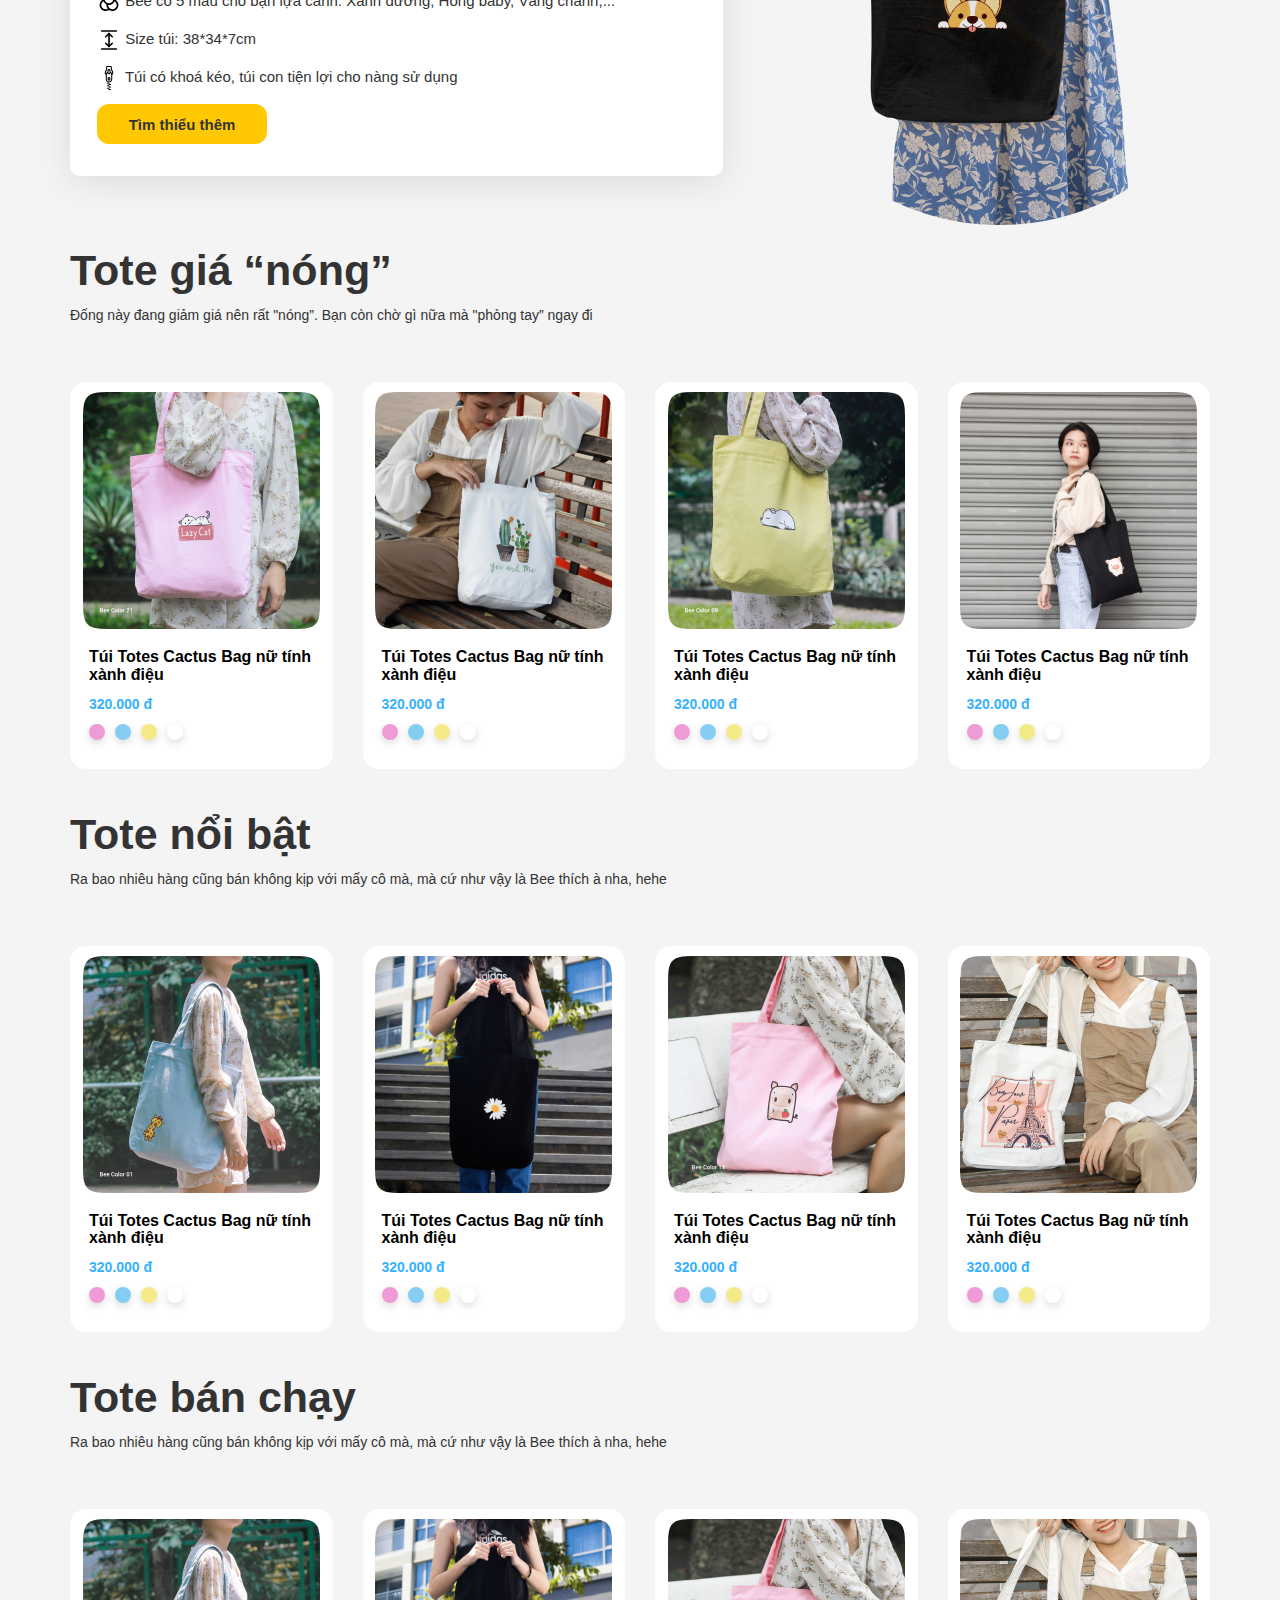
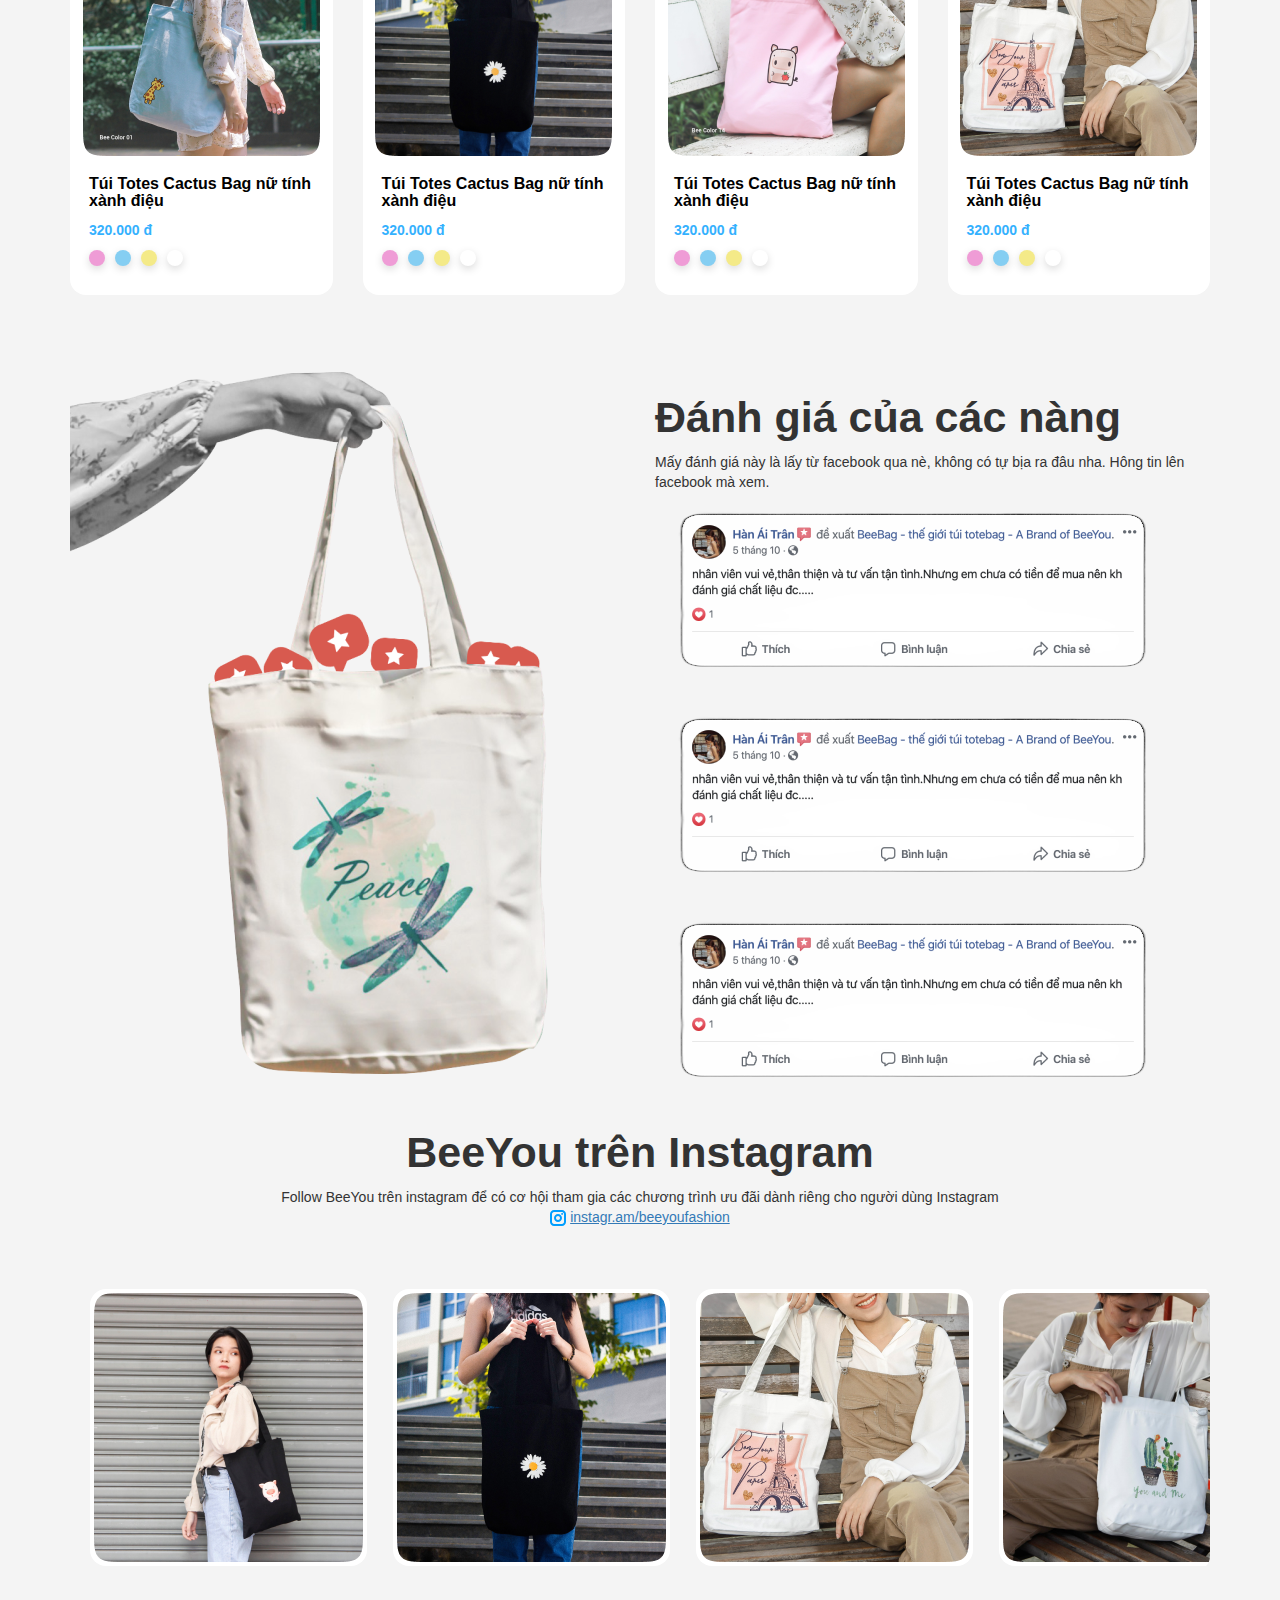
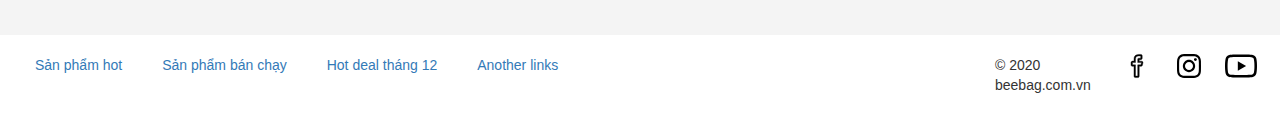
==== commit b5f970c3: "update image review" ====
--- a/index.html
+++ b/index.html
@@ -355,6 +355,8 @@
                 <span>Mấy đánh giá này là lấy từ facebook qua nè, không có tự bịa ra đâu nha. Hông tin lên facebook mà
                     xem.</span>
                 <img src="./1/images/review1.png" />
+                <img src="./1/images/review1.png" />
+                <img src="./1/images/review1.png" />
             </div>
         </div>
         <div class="row">
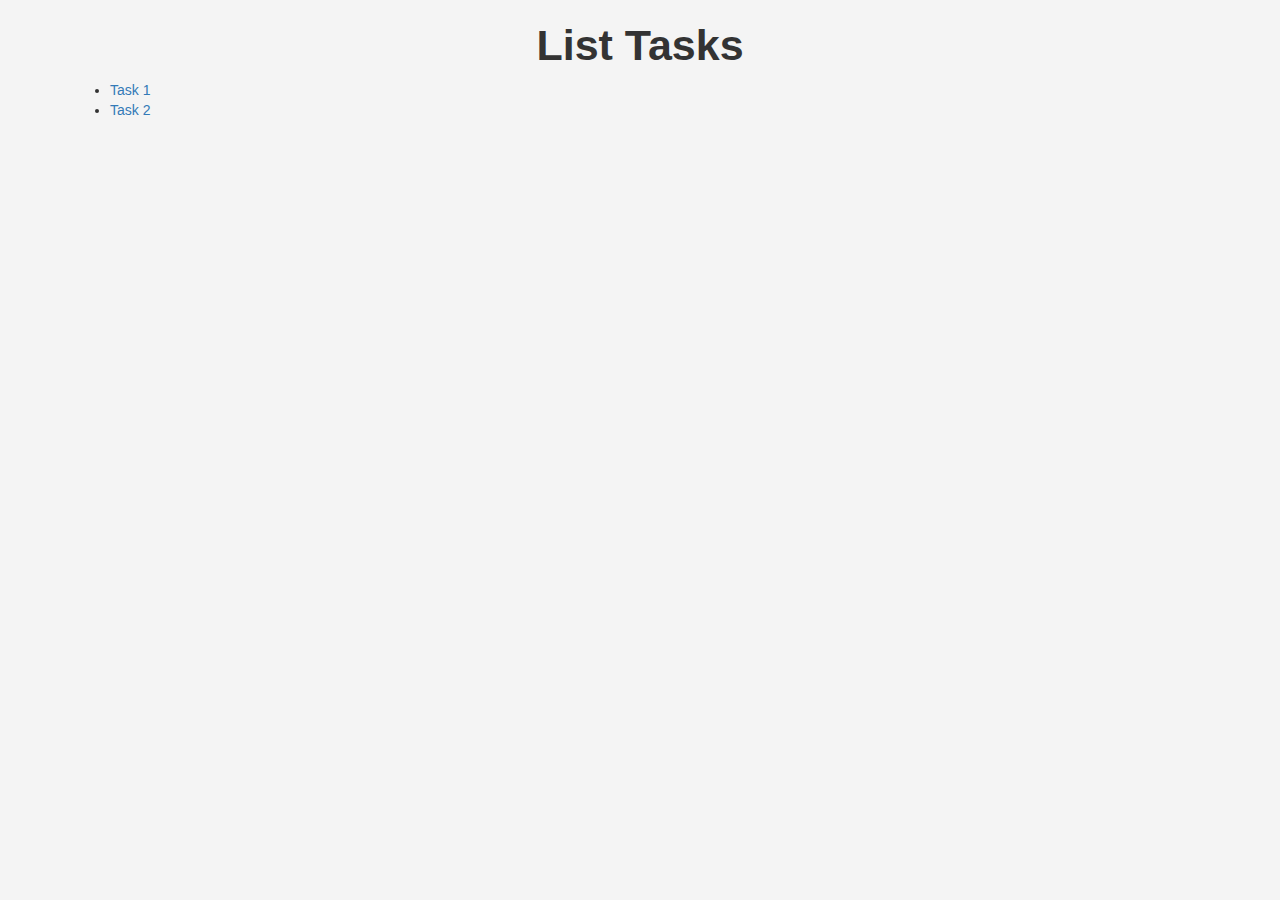
==== commit 5691a9dc: "update link" ====
--- a/index.html
+++ b/index.html
@@ -12,398 +12,16 @@
 </head>
 
 <body>
-    <nav class="navbar navbar-default">
-        <div class="container">
-            <div class="navbar-header">
-                <a class="navbar-brand" href="#">
-                    <img src="./1/images/icon.svg" alt="Logo" />
-                </a>
-            </div>
-            <ul class="nav navbar-nav left-menu">
-                <li class="actived"><a href="#">Trang chủ</a></li>
-                <li><a href="#">Tote collection</a></li>
-                <li><a href="#">Về chúng tôi</a></li>
-                <li><a href="#">Liên hệ</a></li>
-            </ul>
-            <ul class="nav navbar-nav navbar-right">
-                <li>
-                    <a href="#"><img src="./1/images/bag.svg" alt="My bag" /></a>
-                </li>
-            </ul>
-        </div>
-    </nav>
     <div class="container">
         <div class="row">
-            <div class="col-lg-12">
-                <div id="banner-sales" class="carousel slide" data-ride="carousel">
-                    <!-- Indicators -->
-                    <ol class="carousel-indicators">
-                        <li data-target="#banner-sales" data-slide-to="0" class="active"></li>
-                        <li data-target="#banner-sales" data-slide-to="1"></li>
-                        <li data-target="#banner-sales" data-slide-to="2"></li>
-                        <li data-target="#banner-sales" data-slide-to="3"></li>
-                        <li data-target="#banner-sales" data-slide-to="4"></li>
-                    </ol>
-
-                    <!-- Wrapper for slides -->
-                    <div class="carousel-inner">
-                        <div class="item active">
-                            <img src="./1/images/64423263_1898557123577979_3620031739692318720_o.png" alt="Sale vô cực"
-                                style="width:100%;">
-                        </div>
-
-                        <div class="item">
-                            <img src="./1/images/64423263_1898557123577979_3620031739692318720_o.png" alt="Sale vô cực"
-                                style="width:100%;">
-                        </div>
-
-                        <div class="item">
-                          <img src="./1/images/64423263_1898557123577979_3620031739692318720_o.png" alt="Sale vô cực"
-                              style="width:100%;">
-                        </div>
-
-                        <div class="item">
-                          <img src="./1/images/64423263_1898557123577979_3620031739692318720_o.png" alt="Sale vô cực"
-                              style="width:100%;">
-                        </div>
-
-                        <div class="item">
-                          <img src="./1/images/64423263_1898557123577979_3620031739692318720_o.png" alt="Sale vô cực"
-                              style="width:100%;">
-                        </div>
-                    </div>
-                </div>
-            </div>
-        </div>
-        <div class="row fit-image">
-            <div class="col-lg-5">
-                <h2>
-                    Tote của BeeYou cam kết mang đến sự hài lòng tối đa cho bạn
-                </h2>
-            </div>
-            <div class="col-lg-3">
-            </div>
-            <div class="col-lg-4 paragraph-text">
-                <p>Với cộng đồng nhà thiết kế, chúng tôi là ngôi nhà thời trang,nơi chắp cánh cho hàng vạn mẫu thiết kế
-                    của các Designer trên khắp Vietnam.</p>
-                <p>Với khách hàng, BeeYou là nơi bạn dễ dàng tìm thấy những những sản phẩm thời trang thể hiện CHẤT của
-                    riêng mình. Là chính mình cùng BeeYou.</p>
-                <p>Với đội ngũ lâu năm kinh nghiệm, có tâm với nghề, những dòng sản phẩm của BeeYou được tuyển chọn
-                    những nguyên vật liệu cao cấp nhất, gia công tinh xảo, công nghệ tối tân nhất hiện nay, được kiểm
-                    tra chất lượng đầu ra khắt khe.</p>
-                </p>
-            </div>
-        </div>
-        <div class="row">
-            <div class="col-lg-7">
-                <h2>Siêu phẩm Tote mới ra lò</h2>
-                <span>Mới "chế" ra cái Tote mới các bác ạ. Thông tin mô tả sơ bộ các bác đọc ở dưới nhé. em đi đóng hàng
-                    giao cho khách phát</span>
-                <ul class="content">
-                    <li>Thông tin mô tả sơ bộ</li>
-                    <li>
-                        <img src="./1/images/text-title.svg" alt=" Chất vải canvas mềm mịn, không xù, không nhão" />
-                        Chất vải canvas mềm mịn, không xù, không nhão
-                    </li>
-                    <li>
-                        <img src="./1/images/colors.svg"
-                            alt="Bee có 5 màu cho bạn lựa canh: Xanh dương, Hồng baby, Vàng chanh,..." />
-                        Bee có 5 màu cho bạn lựa canh: Xanh dương, Hồng baby, Vàng chanh,...
-                    </li>
-                    <li>
-                        <img src="./1/images/fit.svg" alt="Size túi: 38*34*7cm" />
-                        Size túi: 38*34*7cm
-                    </li>
-                    <li>
-                        <img src="./1/images/zipper.svg" alt="Túi có khoá kéo, túi con tiện lợi cho nàng sử dụng" />
-                        Túi có khoá kéo, túi con tiện lợi cho nàng sử dụng
-                    </li>
-                    <li>
-                        <button class="btn-check">Tìm thiểu thêm</button>
-                    </li>
+            <div class="col-lg-12 text-center">
+                <h2>List Tasks</h2>
+                <ul class="text-left">
+                    <li><a href="./1.html">Task 1</a></li>
+                    <li><a href="./2.html">Task 2</a></li>
                 </ul>
             </div>
-            <div class="col-lg-5">
-                <img src="./1/images/Mask_Group.png" />
-            </div>
-        </div>
-        <div class="row">
-            <div class="col-lg-12">
-                <h2>Tote giá “nóng”</h2>
-                <span>Đống này đang giảm giá nên rất "nóng”. Bạn còn chờ gì nữa mà "phỏng tay” ngay đi</span>
-            </div>
-        </div>
-        <div class="row products">
-            <div class="col-lg-3">
-                <a class="thumbnail" href="#">
-                    <img src="./1/images/products/Img.png" alt="Túi Totes Cactus Bag nữ tính xành điệu">
-                    <div class="caption">
-                        <h4 class="product-title">Túi Totes Cactus Bag nữ tính xành điệu</h4>
-                        <p class="product-price">320.000 đ</p>
-                        <ul class="colors">
-                            <li><span></span></li>
-                            <li><span></span></li>
-                            <li><span></span></li>
-                            <li><span></span></li>
-                        </ul>
-                        <button class="btn form-control hide-btn-buy">Mua ngay</button>
-                    </div>
-                </a>
-            </div>
-            <div class="col-lg-3">
-                <a class="thumbnail" href="#">
-                    <img src="./1/images/products/Img1.png" alt="Túi Totes Cactus Bag nữ tính xành điệu">
-                    <div class="caption">
-                        <h4 class="product-title">Túi Totes Cactus Bag nữ tính xành điệu</h4>
-                        <p class="product-price">320.000 đ</p>
-                        <ul class="colors">
-                            <li><span></span></li>
-                            <li><span></span></li>
-                            <li><span></span></li>
-                            <li><span></span></li>
-                        </ul>
-                        <button class="btn form-control hide-btn-buy">Mua ngay</button>
-                    </div>
-                </a>
-            </div>
-            <div class="col-lg-3">
-                <a class="thumbnail" href="#">
-                    <img src="./1/images/products/Img2.png" alt="Túi Totes Cactus Bag nữ tính xành điệu">
-                    <div class="caption">
-                        <h4 class="product-title">Túi Totes Cactus Bag nữ tính xành điệu</h4>
-                        <p class="product-price">320.000 đ</p>
-                        <ul class="colors">
-                            <li><span></span></li>
-                            <li><span></span></li>
-                            <li><span></span></li>
-                            <li><span></span></li>
-                        </ul>
-                        <button class="btn form-control hide-btn-buy">Mua ngay</button>
-                    </div>
-                </a>
-            </div>
-            <div class="col-lg-3">
-                <a class="thumbnail" href="#">
-                    <img src="./1/images/products/Img3.png" alt="Túi Totes Cactus Bag nữ tính xành điệu">
-                    <div class="caption">
-                        <h4 class="product-title">Túi Totes Cactus Bag nữ tính xành điệu</h4>
-                        <p class="product-price">320.000 đ</p>
-                        <ul class="colors">
-                            <li><span></span></li>
-                            <li><span></span></li>
-                            <li><span></span></li>
-                            <li><span></span></li>
-                        </ul>
-                        <button class="btn form-control hide-btn-buy">Mua ngay</button>
-                    </div>
-                </a>
-            </div>
-        </div>
-
-        <div class="row">
-            <div class="col-lg-12">
-                <h2>Tote nổi bật</h2>
-                <span>Ra bao nhiêu hàng cũng bán không kịp với mấy cô mà, mà cứ như vậy là Bee thích à nha, hehe</span>
-            </div>
-        </div>
-        <div class="row products">
-            <div class="col-lg-3">
-                <a class="thumbnail" href="#">
-                    <img src="./1/images/products/top_sale1.png" alt="Túi Totes Cactus Bag nữ tính xành điệu">
-                    <div class="caption">
-                        <h4 class="product-title">Túi Totes Cactus Bag nữ tính xành điệu</h4>
-                        <p class="product-price">320.000 đ</p>
-                        <ul class="colors">
-                            <li><span></span></li>
-                            <li><span></span></li>
-                            <li><span></span></li>
-                            <li><span></span></li>
-                        </ul>
-                        <button class="btn form-control hide-btn-buy">Mua ngay</button>
-                    </div>
-                </a>
-            </div>
-            <div class="col-lg-3">
-                <a class="thumbnail" href="#">
-                    <img src="./1/images/products/top_sale2.png" alt="Túi Totes Cactus Bag nữ tính xành điệu">
-                    <div class="caption">
-                        <h4 class="product-title">Túi Totes Cactus Bag nữ tính xành điệu</h4>
-                        <p class="product-price">320.000 đ</p>
-                        <ul class="colors">
-                            <li><span></span></li>
-                            <li><span></span></li>
-                            <li><span></span></li>
-                            <li><span></span></li>
-                        </ul>
-                        <button class="btn form-control hide-btn-buy">Mua ngay</button>
-                    </div>
-                </a>
-            </div>
-            <div class="col-lg-3">
-                <a class="thumbnail" href="#">
-                    <img src="./1/images/products/top_sale3.png" alt="Túi Totes Cactus Bag nữ tính xành điệu">
-                    <div class="caption">
-                        <h4 class="product-title">Túi Totes Cactus Bag nữ tính xành điệu</h4>
-                        <p class="product-price">320.000 đ</p>
-                        <ul class="colors">
-                            <li><span></span></li>
-                            <li><span></span></li>
-                            <li><span></span></li>
-                            <li><span></span></li>
-                        </ul>
-                        <button class="btn form-control hide-btn-buy">Mua ngay</button>
-                    </div>
-                </a>
-            </div>
-            <div class="col-lg-3">
-                <a class="thumbnail" href="#">
-                    <img src="./1/images/products/top_sale4.png" alt="Túi Totes Cactus Bag nữ tính xành điệu">
-                    <div class="caption">
-                        <h4 class="product-title">Túi Totes Cactus Bag nữ tính xành điệu</h4>
-                        <p class="product-price">320.000 đ</p>
-                        <ul class="colors">
-                            <li><span></span></li>
-                            <li><span></span></li>
-                            <li><span></span></li>
-                            <li><span></span></li>
-                        </ul>
-                        <button class="btn form-control hide-btn-buy">Mua ngay</button>
-                    </div>
-                </a>
-            </div>
-        </div>
-
-        <div class="row">
-            <div class="col-lg-12">
-                <h2>Tote bán chạy</h2>
-                <span>Ra bao nhiêu hàng cũng bán không kịp với mấy cô mà, mà cứ như vậy là Bee thích à nha, hehe</span>
-            </div>
-        </div>
-        <div class="row products">
-            <div class="col-lg-3">
-                <a class="thumbnail" href="#">
-                    <img src="./1/images/products/top_sale1.png" alt="Túi Totes Cactus Bag nữ tính xành điệu">
-                    <div class="caption">
-                        <h4 class="product-title">Túi Totes Cactus Bag nữ tính xành điệu</h4>
-                        <p class="product-price">320.000 đ</p>
-                        <ul class="colors">
-                            <li><span></span></li>
-                            <li><span></span></li>
-                            <li><span></span></li>
-                            <li><span></span></li>
-                        </ul>
-                        <button class="btn form-control hide-btn-buy">Mua ngay</button>
-                    </div>
-                </a>
-            </div>
-            <div class="col-lg-3">
-                <a class="thumbnail" href="#">
-                    <img src="./1/images/products/top_sale2.png" alt="Túi Totes Cactus Bag nữ tính xành điệu">
-                    <div class="caption">
-                        <h4 class="product-title">Túi Totes Cactus Bag nữ tính xành điệu</h4>
-                        <p class="product-price">320.000 đ</p>
-                        <ul class="colors">
-                            <li><span></span></li>
-                            <li><span></span></li>
-                            <li><span></span></li>
-                            <li><span></span></li>
-                        </ul>
-                        <button class="btn form-control hide-btn-buy">Mua ngay</button>
-                    </div>
-                </a>
-            </div>
-            <div class="col-lg-3">
-                <a class="thumbnail" href="#">
-                    <img src="./1/images/products/top_sale3.png" alt="Túi Totes Cactus Bag nữ tính xành điệu">
-                    <div class="caption">
-                        <h4 class="product-title">Túi Totes Cactus Bag nữ tính xành điệu</h4>
-                        <p class="product-price">320.000 đ</p>
-                        <ul class="colors">
-                            <li><span></span></li>
-                            <li><span></span></li>
-                            <li><span></span></li>
-                            <li><span></span></li>
-                        </ul>
-                        <button class="btn form-control hide-btn-buy">Mua ngay</button>
-                    </div>
-                </a>
-            </div>
-            <div class="col-lg-3">
-                <a class="thumbnail" href="#">
-                    <img src="./1/images/products/top_sale4.png" alt="Túi Totes Cactus Bag nữ tính xành điệu">
-                    <div class="caption">
-                        <h4 class="product-title">Túi Totes Cactus Bag nữ tính xành điệu</h4>
-                        <p class="product-price">320.000 đ</p>
-                        <ul class="colors">
-                            <li><span></span></li>
-                            <li><span></span></li>
-                            <li><span></span></li>
-                            <li><span></span></li>
-                        </ul>
-                        <button class="btn form-control hide-btn-buy">Mua ngay</button>
-                    </div>
-                </a>
-            </div>
-        </div>
-
-        <div class="row products">
-            <div class="col-lg-6">
-                <img src="./1/images/image 18.png" />
-            </div>
-            <div class="col-lg-6 review-note">
-                <h2>Đánh giá của các nàng</h2>
-                <span>Mấy đánh giá này là lấy từ facebook qua nè, không có tự bịa ra đâu nha. Hông tin lên facebook mà
-                    xem.</span>
-                <img src="./1/images/review1.png" />
-                <img src="./1/images/review1.png" />
-                <img src="./1/images/review1.png" />
-            </div>
-        </div>
-        <div class="row">
-            <div class="col-lg-12 text-center">
-                <h2>BeeYou trên Instagram</h2>
-                <span>Follow BeeYou trên instagram để có cơ hội tham gia các chương trình ưu đãi dành riêng cho người
-                    dùng Instagram</span> <br />
-                <img src="./1/images/logo-instagram.svg" /> <a href="#" style="text-decoration: underline;">
-                    instagr.am/beeyoufashion</a>
-            </div>
-        </div>
-        <div class="row products">
-            <div class="col-lg-12">
-                <div class="scroll-container">
-                    <div class="gridscroll">
-                        <img src="./1/images/Rectangle_4.png" class="img-thumbnail" />
-                        <img src="./1/images/Rectangle_1.png" class="img-thumbnail" />
-                        <img src="./1/images/Rectangle_2.png" class="img-thumbnail" />
-                        <img src="./1/images/Rectangle_3.png" class="img-thumbnail" />
-                        <img src="./1/images/Rectangle_4.png" class="img-thumbnail" />
-                    </div>
-                </div>
-            </div>
-        </div>
-    </div>
-    <div class="container-fluid footer products">
-        <div class="row">
-            <div class="col-lg-6">
-                <ul class="menu-left">
-                    <li> <a href="#">Sản phẩm hot</a></li>
-                    <li> <a href="#">Sản phẩm bán chạy</a></li>
-                    <li> <a href="#">Hot deal tháng 12</a></li>
-                    <li> <a href="#">Another links</a></li>
-                </ul>
-            </div>
-            <div class="col-lg-3"></div>
-            <div class="col-lg-3">
-                <ul class="menu-right">
-                    <li>© 2020 beebag.com.vn</li>
-                    <li><a href="#"><img src="./1/images/fb.svg" /></a></li>
-                    <li><a href="#"><img src="./1/images/instgram.svg" /></a></li>
-                    <li><a href="#"><img src="./1/images/yotube.svg" /></a></li>
-                </ul>
-            </div>
-        </div>
+          </div>
     </div>
 </body>
-<script src="./1/script.js"></script>
-
 </html>